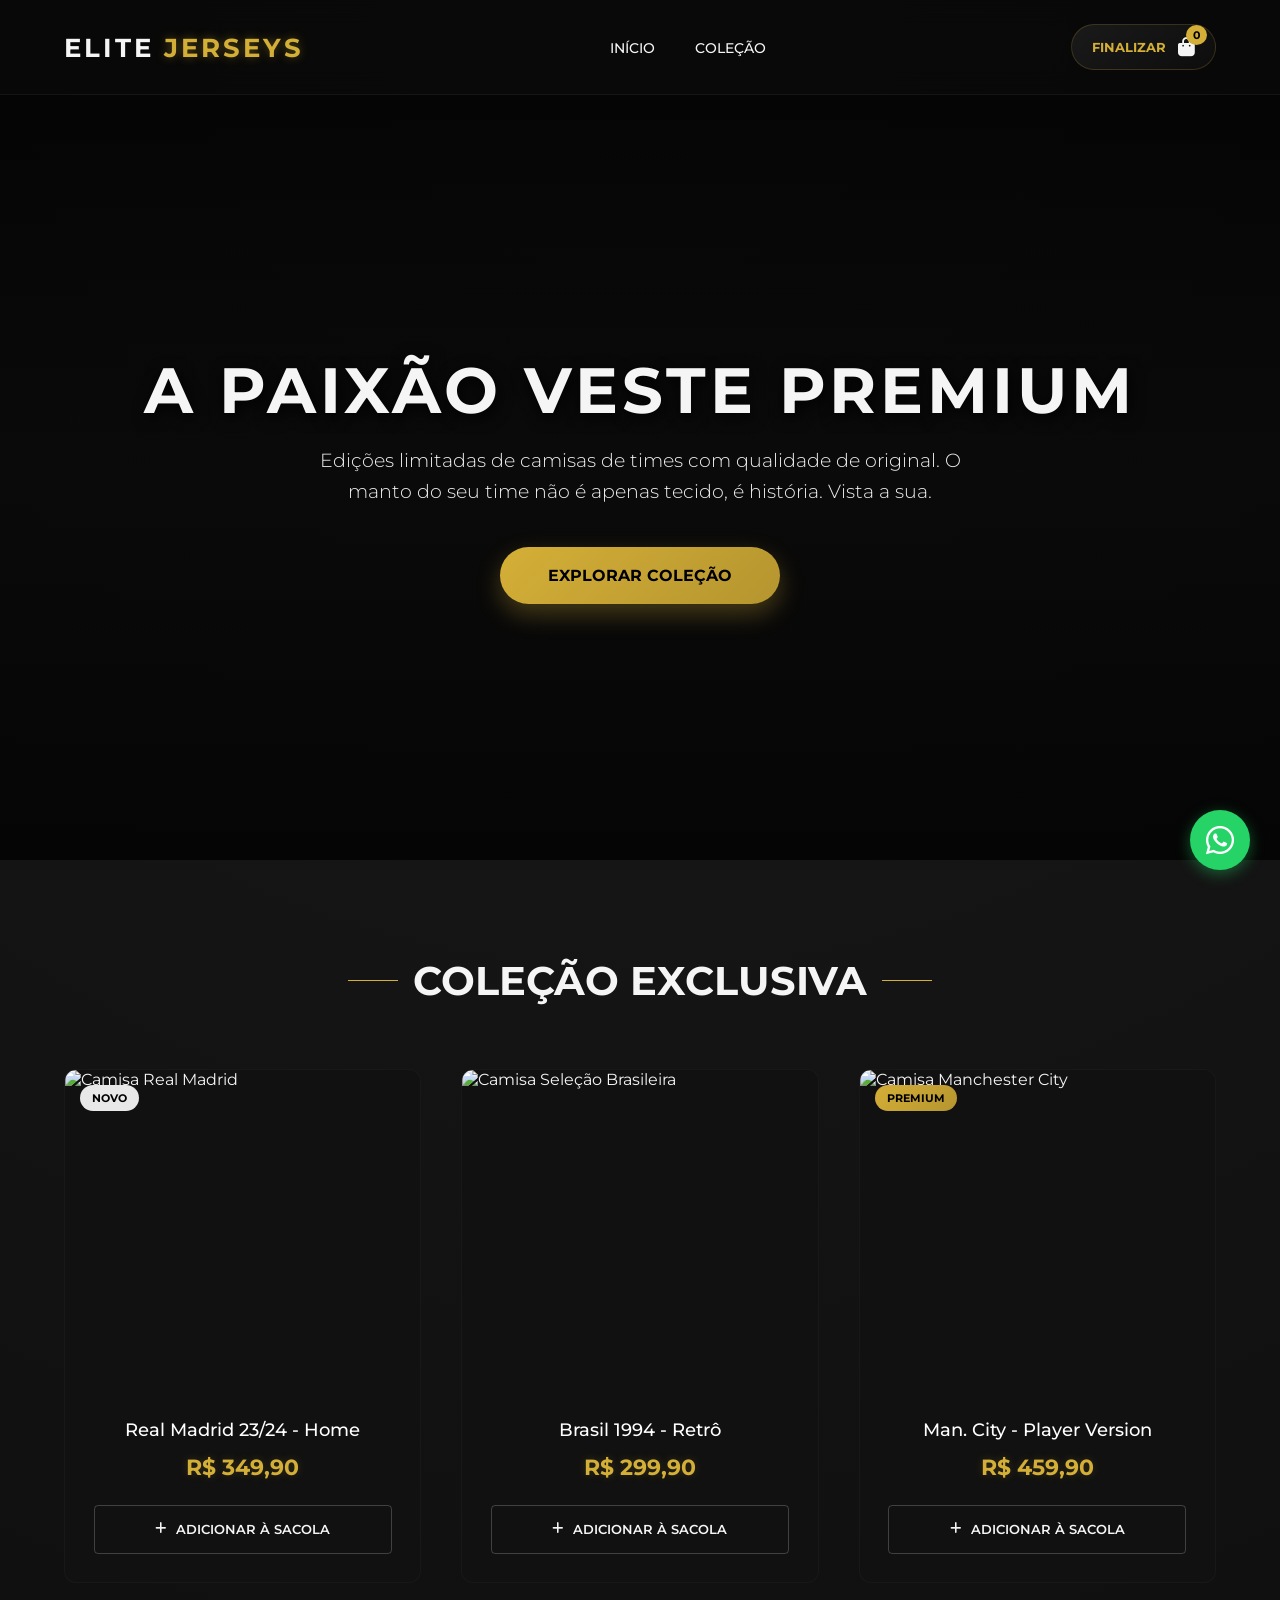
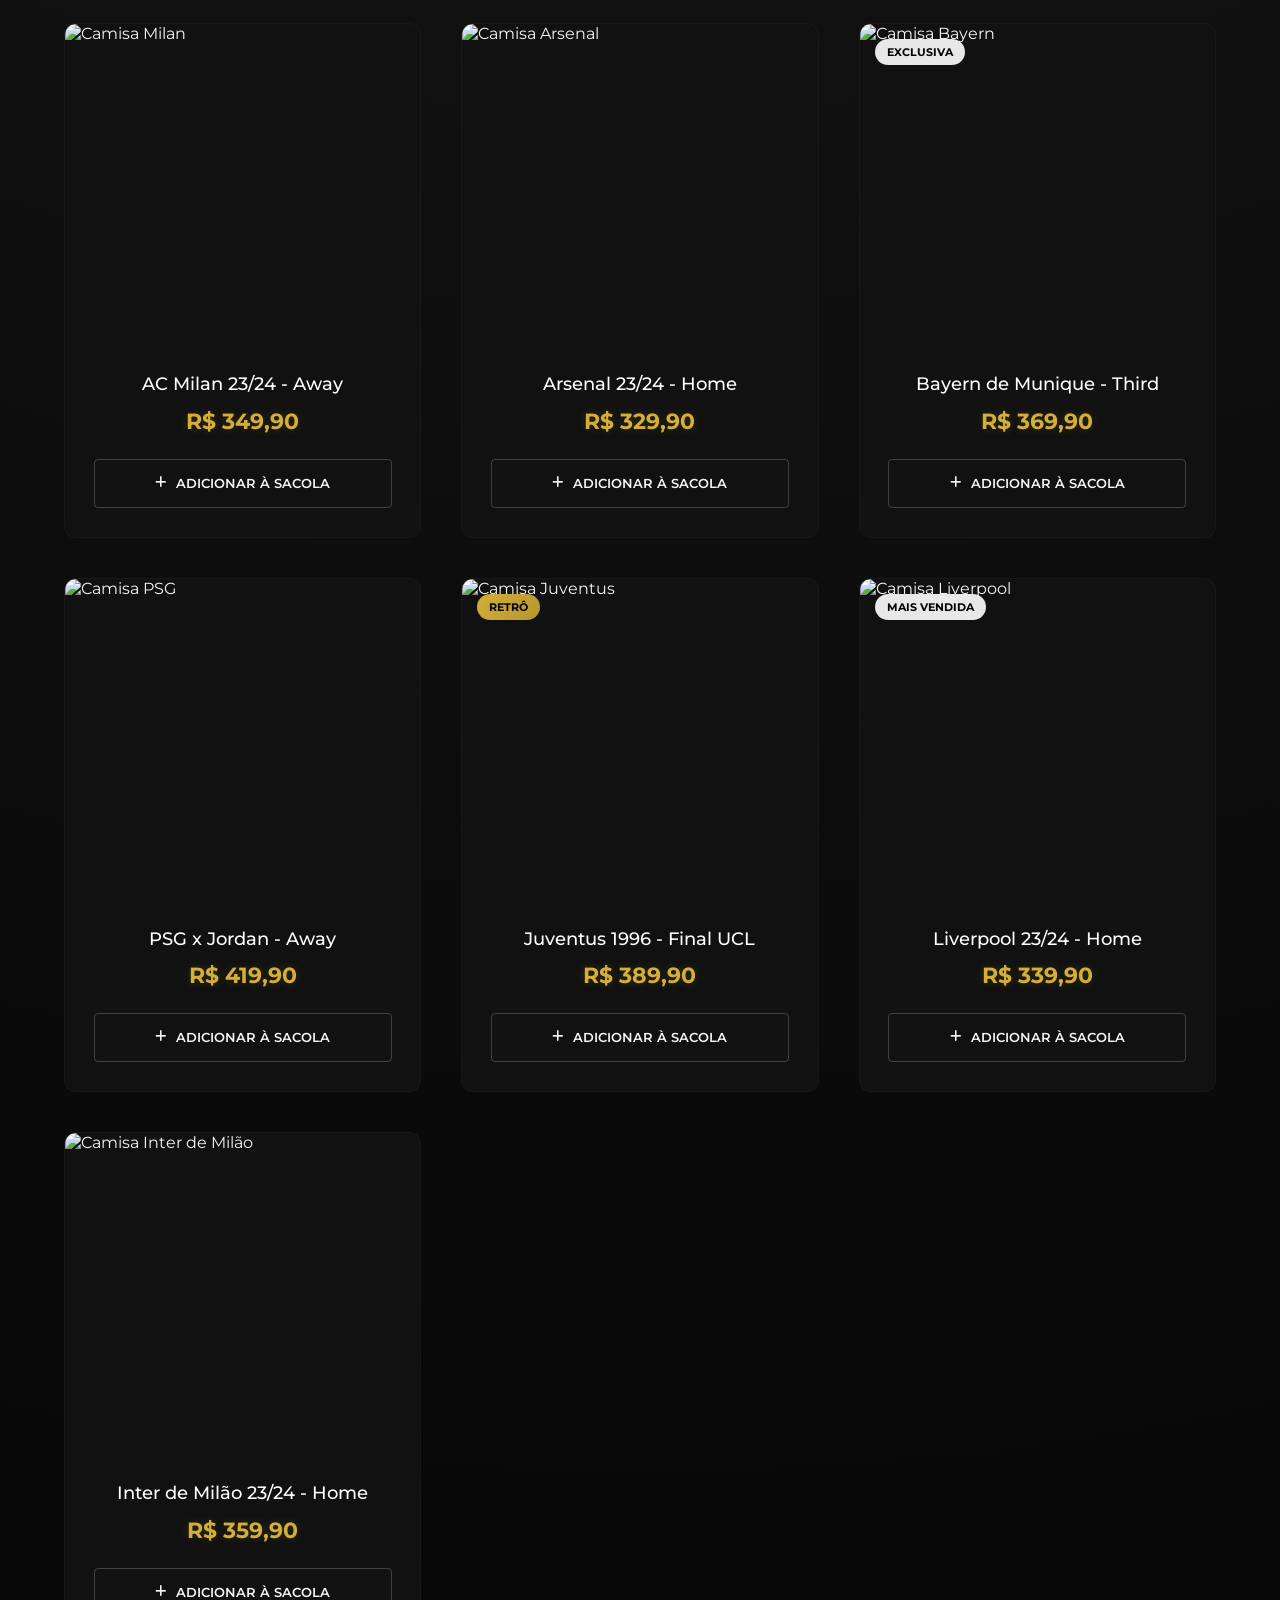
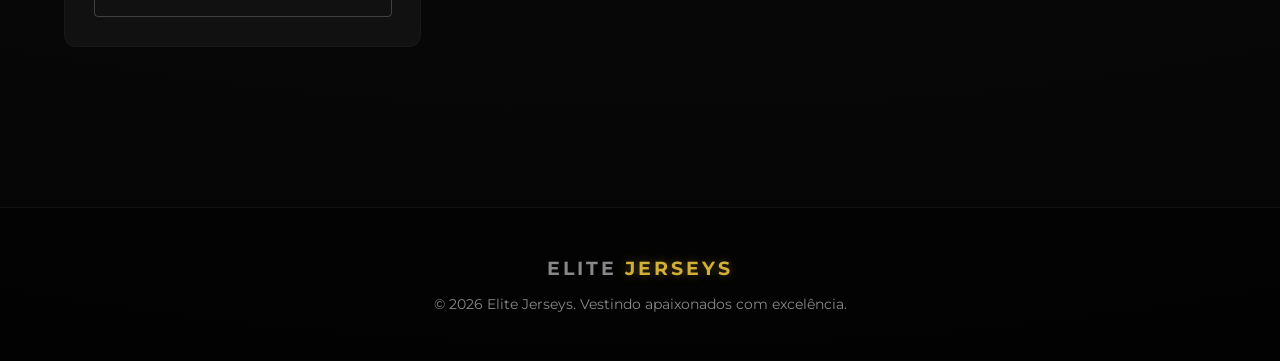
==== index.html @ 289b1247 "Add files via upload" ====
<!DOCTYPE html>
<html lang="pt-BR">
<head>
    <meta charset="UTF-8">
    <meta name="viewport" content="width=device-width, initial-scale=1.0">
    <title>Elite Jerseys | Camisas Exclusivas</title>
    
    <link href="https://fonts.googleapis.com/css2?family=Montserrat:wght@300;400;500;700&display=swap" rel="stylesheet">
    <link rel="stylesheet" href="https://cdnjs.cloudflare.com/ajax/libs/font-awesome/6.4.0/css/all.min.css">
    
    <link rel="stylesheet" href="index.css">
</head>
<body>

    <header>
        <div class="logo">ELITE <span>JERSEYS</span></div>
        <nav>
            <ul>
                <li><a href="#home">Início</a></li>
                <li><a href="#produtos">Coleção</a></li>
            </ul>
        </nav>
        
        <div class="cart-container" id="checkout-btn">
            <span class="checkout-text">Finalizar</span>
            <div class="cart-icon">
                <i class="fa-solid fa-bag-shopping"></i>
                <span class="cart-count">0</span>
            </div>
        </div>
    </header>

    <section class="hero" id="home">
        
        <div class="ball-container">
            <div class="bounce-wrapper">
                <div class="rolling-ball"></div>
            </div>
            <div class="ball-shadow"></div>
        </div>

        <div class="hero-content">
            <div class="title-wrapper">
                <h1>A Paixão Veste Premium</h1>
            </div>
            <p>Edições limitadas de camisas de times com qualidade de original. O manto do seu time não é apenas tecido, é história. Vista a sua.</p>
            <a href="#produtos" class="btn-primary">Explorar Coleção</a>
        </div>
    </section>

    <main id="produtos">
        <h2 class="section-title">Coleção Exclusiva</h2>
        
        <div class="products-grid">
            <div class="product-card">
                <div class="product-image">
                    <img src="https://images.unsplash.com/photo-1589487391730-58f20eb2c308?ixlib=rb-4.0.3&auto=format&fit=crop&w=500&q=80" alt="Camisa Real Madrid">
                    <span class="tag">Novo</span>
                </div>
                <div class="product-info">
                    <h3>Real Madrid 23/24 - Home</h3>
                    <p class="price">R$ 349,90</p>
                    <button class="add-to-cart"><i class="fa-solid fa-plus"></i> Adicionar à Sacola</button>
                </div>
            </div>

            <div class="product-card">
                <div class="product-image">
                    <img src="https://images.unsplash.com/photo-1508098682722-e99c43a406b2?ixlib=rb-4.0.3&auto=format&fit=crop&w=500&q=80" alt="Camisa Seleção Brasileira">
                </div>
                <div class="product-info">
                    <h3>Brasil 1994 - Retrô</h3>
                    <p class="price">R$ 299,90</p>
                    <button class="add-to-cart"><i class="fa-solid fa-plus"></i> Adicionar à Sacola</button>
                </div>
            </div>

            <div class="product-card">
                <div class="product-image">
                    <img src="https://images.unsplash.com/photo-1614632537190-23e4146777db?ixlib=rb-4.0.3&auto=format&fit=crop&w=500&q=80" alt="Camisa Manchester City">
                    <span class="tag tag-gold">Premium</span>
                </div>
                <div class="product-info">
                    <h3>Man. City - Player Version</h3>
                    <p class="price">R$ 459,90</p>
                    <button class="add-to-cart"><i class="fa-solid fa-plus"></i> Adicionar à Sacola</button>
                </div>
            </div>

            <div class="product-card">
                <div class="product-image">
                    <img src="https://images.unsplash.com/photo-1550882103-68d2a6c8eafb?ixlib=rb-4.0.3&auto=format&fit=crop&w=500&q=80" alt="Camisa Milan">
                </div>
                <div class="product-info">
                    <h3>AC Milan 23/24 - Away</h3>
                    <p class="price">R$ 349,90</p>
                    <button class="add-to-cart"><i class="fa-solid fa-plus"></i> Adicionar à Sacola</button>
                </div>
            </div>

            <div class="product-card">
                <div class="product-image">
                    <img src="https://images.unsplash.com/photo-1622353139363-2287fbd52a0a?ixlib=rb-4.0.3&auto=format&fit=crop&w=500&q=80" alt="Camisa Arsenal">
                </div>
                <div class="product-info">
                    <h3>Arsenal 23/24 - Home</h3>
                    <p class="price">R$ 329,90</p>
                    <button class="add-to-cart"><i class="fa-solid fa-plus"></i> Adicionar à Sacola</button>
                </div>
            </div>

            <div class="product-card">
                <div class="product-image">
                    <img src="https://images.unsplash.com/photo-1577223625816-7546f13df25d?ixlib=rb-4.0.3&auto=format&fit=crop&w=500&q=80" alt="Camisa Bayern">
                    <span class="tag">Exclusiva</span>
                </div>
                <div class="product-info">
                    <h3>Bayern de Munique - Third</h3>
                    <p class="price">R$ 369,90</p>
                    <button class="add-to-cart"><i class="fa-solid fa-plus"></i> Adicionar à Sacola</button>
                </div>
            </div>

            <div class="product-card">
                <div class="product-image">
                    <img src="https://images.unsplash.com/photo-1587329310686-91414b8e3cb7?ixlib=rb-4.0.3&auto=format&fit=crop&w=500&q=80" alt="Camisa PSG">
                </div>
                <div class="product-info">
                    <h3>PSG x Jordan - Away</h3>
                    <p class="price">R$ 419,90</p>
                    <button class="add-to-cart"><i class="fa-solid fa-plus"></i> Adicionar à Sacola</button>
                </div>
            </div>

            <div class="product-card">
                <div class="product-image">
                    <img src="https://images.unsplash.com/photo-1522778119026-d647f0596c20?ixlib=rb-4.0.3&auto=format&fit=crop&w=500&q=80" alt="Camisa Juventus">
                    <span class="tag tag-gold">Retrô</span>
                </div>
                <div class="product-info">
                    <h3>Juventus 1996 - Final UCL</h3>
                    <p class="price">R$ 389,90</p>
                    <button class="add-to-cart"><i class="fa-solid fa-plus"></i> Adicionar à Sacola</button>
                </div>
            </div>

            <div class="product-card">
                <div class="product-image">
                    <img src="https://images.unsplash.com/photo-1594470117722-de4b9a02ebed?ixlib=rb-4.0.3&auto=format&fit=crop&w=500&q=80" alt="Camisa Liverpool">
                    <span class="tag">Mais Vendida</span>
                </div>
                <div class="product-info">
                    <h3>Liverpool 23/24 - Home</h3>
                    <p class="price">R$ 339,90</p>
                    <button class="add-to-cart"><i class="fa-solid fa-plus"></i> Adicionar à Sacola</button>
                </div>
            </div>

            <div class="product-card">
                <div class="product-image">
                    <img src="https://images.unsplash.com/photo-1521412644187-c49fa049e84d?ixlib=rb-4.0.3&auto=format&fit=crop&w=500&q=80" alt="Camisa Inter de Milão">
                </div>
                <div class="product-info">
                    <h3>Inter de Milão 23/24 - Home</h3>
                    <p class="price">R$ 359,90</p>
                    <button class="add-to-cart"><i class="fa-solid fa-plus"></i> Adicionar à Sacola</button>
                </div>
            </div>
        </div>
    </main>

    <a href="https://wa.me/5516999999999?text=Olá!%20Gostaria%20de%20tirar%20uma%20dúvida%20sobre%20as%20camisas." class="whatsapp-float" target="_blank">
        <i class="fa-brands fa-whatsapp"></i>
    </a>

    <footer>
        <div class="logo" style="font-size: 1.2rem; margin-bottom: 15px;">ELITE <span>JERSEYS</span></div>
        <p>&copy; 2026 Elite Jerseys. Vestindo apaixonados com excelência.</p>
    </footer>

    <script>
        // DOMContentLoaded garante que o script só rode depois que todo o visual da página carregou
        document.addEventListener('DOMContentLoaded', () => {
            
            // 1. CAPTURAR OS ELEMENTOS HTML: Pega a bolinha, os botões e o checkout
            const cartBadge = document.querySelector('.cart-count');
            const addToCartButtons = document.querySelectorAll('.add-to-cart');
            const checkoutBtn = document.getElementById('checkout-btn');
            
            // Variável que armazena a quantidade de camisas selecionadas
            let cartItems = 0;

            // 2. FUNÇÃO: ADICIONAR AO CARRINHO
            // Para cada botão de "Adicionar à Sacola" que existe no site...
            addToCartButtons.forEach(button => {
                // ...Cria uma ação de clique para ele
                button.addEventListener('click', function() {
                    
                    // Soma +1 no nosso contador virtual e atualiza a bolinha vermelha
                    cartItems++;
                    cartBadge.textContent = cartItems;

                    // Guarda o texto antigo para podermos devolver depois
                    const originalHTML = this.innerHTML;
                    
                    // Muda o visual do botão temporariamente para dar "Feedback" ao usuário de que deu certo
                    this.innerHTML = '<i class="fa-solid fa-check"></i> Na Sacola';
                    this.style.backgroundColor = '#D4AF37'; 
                    this.style.color = '#000';
                    this.style.borderColor = '#D4AF37';
                    this.style.boxShadow = '0 0 20px rgba(212, 175, 55, 0.4)';

                    // Faz a bolinha do carrinho lá em cima dar um "Pulinho"
                    cartBadge.style.transform = 'scale(1.5)';
                    setTimeout(() => {
                        cartBadge.style.transform = 'scale(1)';
                    }, 200);

                    // Usa um temporizador (setTimeout) para devolver o botão ao estado normal após 2 segundos
                    setTimeout(() => {
                        this.innerHTML = originalHTML;
                        this.style.backgroundColor = 'transparent';
                        this.style.color = '#f5f5f5';
                        this.style.borderColor = 'rgba(255, 255, 255, 0.2)';
                        this.style.boxShadow = 'none';
                    }, 2000);
                });
            });

            // 3. FUNÇÃO: FINALIZAR COMPRA (CHECKOUT WHATSAPP)
            // Quando alguém clica no botão "Finalizar" no cabeçalho...
            checkoutBtn.addEventListener('click', () => {
                
                // Trava a ação se a pessoa não adicionou nada
                if(cartItems === 0) {
                    alert("Sua sacola de luxo está vazia! Adicione o seu manto antes de finalizar.");
                    return;
                }

                // -> ATENÇÃO: COLOQUE SEU NÚMERO AQUI (DDD + NÚMERO SEM ESPAÇOS OU TRAÇOS)
                const numeroWhatsApp = "5516999999999"; 
                
                // Monta a mensagem automática pegando a variável de quantos itens ele selecionou
                const mensagem = `Olá, equipe Elite Jerseys! Vim pelo site. Separei ${cartItems} manto(s) premium na minha sacola e gostaria de finalizar meu pedido.`;
                
                // Cria o link seguro do WhatsApp e abre em uma nova janela
                const url = `https://wa.me/${numeroWhatsApp}?text=${encodeURIComponent(mensagem)}`;
                window.open(url, '_blank');
            });

            // 4. FUNÇÃO: ANIMAÇÃO DE ROLAGEM (SCROLL REVEAL)
            // Configuração: só ativa a animação quando aparecer pelo menos 10% do card na tela
            const observerOptions = {
                threshold: 0.1,
                rootMargin: "0px 0px -50px 0px"
            };

            // Cria o "Olheiro" que vai vigiar quando a pessoa desce a página
            const observer = new IntersectionObserver((entries) => {
                entries.forEach(entry => {
                    if (entry.isIntersecting) {
                        // Quando o cartão aparece na tela, adiciona a classe CSS .show (que faz ele deslizar para cima)
                        entry.target.classList.add('show');
                        // Para de vigiar esse card depois que ele já apareceu
                        observer.unobserve(entry.target);
                    }
                });
            }, observerOptions);

            // Manda o "Olheiro" vigiar TODOS os cartões de produtos
            document.querySelectorAll('.product-card').forEach(card => {
                observer.observe(card);
            });
        });
    </script>
</body>
</html>
---- index.css ----
/* ================== VARIÁVEIS GERAIS ================== */
/* A raiz do documento: Salva cores em variáveis para facilitar a mudança depois */
:root {
    --bg-dark: #050505;          /* Fundo quase preto do site */
    --card-bg: #111111;          /* Fundo um pouco mais claro para os cartões */
    --gold: #D4AF37;             /* Dourado premium principal */
    --gold-hover: #F3E5AB;       /* Dourado claro para quando o mouse passar por cima */
    --gold-glow: rgba(212, 175, 55, 0.4); /* Efeito de brilho/sombra dourada */
    --text-light: #f5f5f5;       /* Cor do texto principal (branco gelo) */
    --text-muted: #888888;       /* Cor secundária (cinza) para rodapé */
    --whatsapp-green: #25d366;   /* Cor oficial do WhatsApp */
}

/* O seletor '*' reseta os padrões do navegador para todos os elementos */
* {
    margin: 0;                   /* Tira margens externas padrão */
    padding: 0;                  /* Tira margens internas padrão */
    box-sizing: border-box;      /* Impede que bordas aumentem o tamanho total do elemento */
}

/* Configuração do fundo da página inteira */
body {
    font-family: 'Montserrat', sans-serif; /* Aplica a fonte elegante */
    background: radial-gradient(circle at top center, #1a1a1a 0%, var(--bg-dark) 100%); /* Fundo com luz central */
    color: var(--text-light);    /* Define a cor de todo o texto */
    scroll-behavior: smooth;     /* Faz a página rolar suavemente ao clicar no menu */
    overflow-x: hidden;          /* Impede barra de rolagem horizontal (evita quebrar o layout) */
}

/* ================== CABEÇALHO (MENU) ================== */
header {
    display: flex;               /* Alinha logo, menu e carrinho lado a lado */
    justify-content: space-between; /* Joga os elementos para as bordas */
    align-items: center;         /* Centraliza verticalmente */
    padding: 1.5rem 5%;          /* Dá respiro (espaçamento) interno */
    background-color: rgba(5, 5, 5, 0.75); /* Fundo preto levemente transparente */
    backdrop-filter: blur(12px); /* Cria o efeito de "vidro embaçado" */
    position: sticky;            /* Faz o menu grudar no topo da tela ao rolar */
    top: 0;                      /* Fixa exatamente no pixel zero do topo */
    z-index: 100;                /* Garante que o menu fique por cima de todas as imagens */
    border-bottom: 1px solid rgba(255, 255, 255, 0.05); /* Linha sutil separando o menu do site */
}

.logo {
    font-size: 1.6rem;
    font-weight: 700;
    letter-spacing: 3px;         /* Afasta as letras da palavra ELITE */
}

.logo span {
    color: var(--gold);          /* Pinta a palavra JERSEYS de dourado */
    text-shadow: 0 0 10px var(--gold-glow); /* Coloca um brilho na logo */
}

nav ul {
    display: flex;               /* Coloca os links do menu lado a lado */
    list-style: none;            /* Tira as "bolinhas" padrão de listas */
    gap: 2.5rem;                 /* Espaço entre um link e outro */
}

nav a {
    color: var(--text-light);
    text-decoration: none;       /* Tira o sublinhado dos links */
    font-size: 0.85rem;
    font-weight: 500;
    text-transform: uppercase;   /* Deixa tudo em CAIXA ALTA */
    position: relative;          /* Necessário para a animação da linha amarela abaixo */
    transition: color 0.3s;
}

/* Cria a linha que aparece embaixo do link ao passar o mouse */
nav a::after {
    content: '';
    position: absolute;
    width: 0;                    /* Começa com largura zero (invisível) */
    height: 2px;
    bottom: -5px;
    left: 0;
    background-color: var(--gold);
    transition: width 0.3s ease; /* Anima a largura crescendo */
}

nav a:hover { color: var(--gold); } /* Pinta o texto de dourado no hover */
nav a:hover::after { width: 100%; } /* Faz a linha crescer até 100% no hover */

/* ================== CARRINHO DE COMPRAS ================== */
.cart-container {
    display: flex;
    align-items: center;
    gap: 12px;
    cursor: pointer;             /* Mouse vira "mãozinha" */
    padding: 10px 20px;
    border-radius: 30px;         /* Arredonda as pontas parecendo um botão */
    background: linear-gradient(145deg, #1a1a1a, #0d0d0d); /* Cor metálica escura */
    border: 1px solid rgba(212, 175, 55, 0.2);
    transition: all 0.3s ease;
}

.cart-container:hover {
    border-color: var(--gold);   /* Acende a borda dourada */
    box-shadow: 0 0 20px var(--gold-glow); /* Acende o brilho externo */
    transform: translateY(-2px); /* Pula um pouquinho pra cima */
}

.cart-container span.checkout-text {
    font-size: 0.8rem;
    font-weight: 700;
    text-transform: uppercase;
    color: var(--gold);
}

.cart-icon { position: relative; font-size: 1.2rem; }

/* Bolinha com o número de itens na sacola */
.cart-count {
    position: absolute;
    top: -10px;
    right: -12px;
    background-color: var(--gold);
    color: #000;                 /* Número preto pra dar contraste */
    font-size: 0.7rem;
    font-weight: 700;
    padding: 3px 7px;
    border-radius: 50%;          /* Círculo perfeito */
    transition: transform 0.3s cubic-bezier(0.175, 0.885, 0.32, 1.275); /* Animação de pulo elástico */
}

/* ================== BANNER (HERO) E BOLA ANIMADA ================== */
.hero {
    height: 85vh;                /* Ocupa 85% da altura da tela */
    background: linear-gradient(to bottom, rgba(0,0,0,0.8) 0%, rgba(5,5,5,0.7) 50%, var(--bg-dark) 100%), 
                url('https://images.unsplash.com/photo-1606214174341-38379f64a78c?q=80&w=1920&auto=format&fit=crop') center/cover fixed; /* Imagem fixa no fundo (Parallax) */
    display: flex;
    align-items: center;
    justify-content: center;
    text-align: center;
    position: relative;
    overflow: hidden;            /* Esconde a bola quando ela sai da tela */
}

/* Caixa que controla o movimento da bola da esquerda pra direita */
.ball-container {
    position: absolute;
    bottom: 20%;                 /* Altura no chão */
    left: -200px;                /* Começa fora da tela na esquerda */
    z-index: 1;                  /* Fica atrás dos textos do banner */
    animation: moveAcross 12s linear infinite; /* Animação de cruzar a tela */
}

/* Caixa que controla o "quicar" da bola */
.bounce-wrapper {
    animation: bounceBall 0.5s infinite alternate ease-in; 
}

/* A bola em si */
.rolling-ball {
    width: 150px; 
    height: 150px;
    background: url('https://upload.wikimedia.org/wikipedia/commons/d/d3/Soccerball.svg') center/cover no-repeat; /* Textura real */
    border-radius: 50%;
    filter: sepia(1) saturate(5) hue-rotate(5deg) brightness(0.8) drop-shadow(0 0 25px rgba(212, 175, 55, 0.7)); /* Deixa dourada e brilhante */
    opacity: 0.9;
    animation: spinBall 12s linear infinite; /* Faz ela girar */
}

/* Sombra da bola no chão */
.ball-shadow {
    width: 100px;
    height: 15px;
    background: rgba(0, 0, 0, 0.9);
    border-radius: 50%;
    margin: 10px auto 0 auto;
    filter: blur(5px);           /* Desfoca pra parecer sombra */
    animation: shadowPulse 0.5s infinite alternate ease-in; /* Sombra aumenta e diminui */
}

/* Animações (Keyframes) da Física da Bola */
@keyframes moveAcross { 0% { left: -250px; } 100% { left: 110vw; } }
@keyframes spinBall { 0% { transform: rotate(0deg); } 100% { transform: rotate(1080deg); } }
@keyframes bounceBall { 0% { transform: translateY(-40px); animation-timing-function: ease-in; } 100% { transform: translateY(0); animation-timing-function: ease-out; } }
@keyframes shadowPulse { 0% { transform: scale(0.6); opacity: 0.3; } 100% { transform: scale(1); opacity: 0.8; } }

/* Textos do Banner */
.hero-content {
    animation: fadeInUp 1s ease-out forwards; /* Texto sobe suavemente ao carregar o site */
    opacity: 0;
    transform: translateY(30px);
    position: relative;
    z-index: 2;                  /* Fica na frente da bola */
}

.title-wrapper { position: relative; z-index: 3; }

@keyframes fadeInUp { to { opacity: 1; transform: translateY(0); } }

.hero-content h1 {
    font-size: 4rem;
    margin-bottom: 1rem;
    text-transform: uppercase;
    letter-spacing: 4px;
    text-shadow: 2px 4px 15px rgba(0,0,0,0.9); /* Sombra pesada pra dar leitura */
}

.hero-content p {
    font-size: 1.2rem;
    color: #eee;
    margin-bottom: 2.5rem;
    max-width: 650px;
    margin-inline: auto;         /* Centraliza o texto */
    font-weight: 300;
    line-height: 1.6;
}

/* Botão Explorar */
.btn-primary {
    background: linear-gradient(135deg, var(--gold), #b5952f);
    color: #000;
    padding: 1.2rem 3rem;
    text-decoration: none;
    font-weight: 700;
    text-transform: uppercase;
    border-radius: 50px;
    transition: all 0.4s ease;
    display: inline-block;
    box-shadow: 0 10px 25px rgba(212, 175, 55, 0.3);
    border: none;
}

.btn-primary:hover {
    background: linear-gradient(135deg, var(--gold-hover), var(--gold));
    transform: translateY(-4px) scale(1.02); /* Cresce e pula no hover */
    box-shadow: 0 15px 35px rgba(212, 175, 55, 0.5);
}

/* ================== PRODUTOS (Vitrine) ================== */
main {
    padding: 6rem 5%;
    max-width: 1400px;           /* Limita largura máxima em monitores gigantes */
    margin: 0 auto;
}

/* Título "Coleção Exclusiva" com linhas laterais */
.section-title {
    text-align: center;
    font-size: 2.5rem;
    margin-bottom: 4rem;
    text-transform: uppercase;
    display: flex;
    align-items: center;
    justify-content: center;
    gap: 15px;
}

.section-title::before, .section-title::after {
    content: '';
    height: 1px;
    width: 50px;
    background-color: var(--gold);
    display: block;
}

/* Grid Responsivo das camisas */
.products-grid {
    display: grid;
    grid-template-columns: repeat(auto-fit, minmax(260px, 1fr)); /* Adapta sozinho pra celular ou PC */
    gap: 2.5rem;
}

/* Cartão individual da camisa */
.product-card {
    background-color: var(--card-bg);
    border-radius: 12px;
    overflow: hidden;            /* Corta as pontas da foto que sobrarem */
    transition: all 0.4s cubic-bezier(0.175, 0.885, 0.32, 1.275);
    border: 1px solid rgba(255, 255, 255, 0.03);
    
    /* Prepara para a animação do JavaScript */
    opacity: 0;
    transform: translateY(40px);
}

.product-card.show {
    opacity: 1;                  /* JavaScript coloca esta classe para mostrar o card */
    transform: translateY(0);
}

.product-card:hover {
    transform: translateY(-12px); /* Levanta o card */
    box-shadow: 0 15px 30px rgba(0,0,0,0.8), 0 0 15px rgba(212, 175, 55, 0.2);
    border-color: rgba(212, 175, 55, 0.3);
}

/* Área da foto do produto */
.product-image {
    position: relative;
    height: 320px;
    overflow: hidden;
}

.product-image img {
    width: 100%;
    height: 100%;
    object-fit: cover;           /* Faz a foto preencher todo o espaço sem deformar */
    transition: transform 0.7s ease;
}

.product-card:hover .product-image img { transform: scale(1.1); /* Dá um zoom na foto ao passar o mouse */ }

/* Etiqueta na foto (Ex: NOVO, PREMIUM) */
.tag {
    position: absolute;
    top: 15px;
    left: 15px;
    background-color: rgba(255,255,255,0.9);
    color: #000;
    padding: 6px 12px;
    font-size: 0.7rem;
    font-weight: 700;
    text-transform: uppercase;
    border-radius: 20px;
    z-index: 2;
}

.tag-gold { background: linear-gradient(135deg, var(--gold), #b5952f); }

/* Informações do produto */
.product-info { padding: 1.8rem; text-align: center; }
.product-info h3 { font-size: 1.1rem; margin-bottom: 0.8rem; font-weight: 500; color: #fff; }
.price { color: var(--gold); font-size: 1.4rem; font-weight: 700; margin-bottom: 1.5rem; text-shadow: 0 0 10px rgba(212, 175, 55, 0.2); }

/* Botão de adicionar ao carrinho */
.add-to-cart {
    width: 100%;
    padding: 1rem;
    background-color: transparent;
    color: var(--text-light);
    border: 1px solid rgba(255, 255, 255, 0.2);
    cursor: pointer;
    font-family: 'Montserrat', sans-serif;
    font-weight: 600;
    text-transform: uppercase;
    font-size: 0.8rem;
    border-radius: 4px;
    transition: all 0.3s ease;
    display: flex;
    align-items: center;
    justify-content: center;
    gap: 10px;
}

.add-to-cart:hover {
    background-color: var(--gold);
    border-color: var(--gold);
    color: #000;
    box-shadow: 0 5px 15px rgba(212, 175, 55, 0.4);
}

/* ================== WHATSAPP FLUTUANTE ================== */
.whatsapp-float {
    position: fixed;
    width: 60px;
    height: 60px;
    bottom: 30px;
    right: 30px;
    background-color: var(--whatsapp-green);
    color: #FFF;
    border-radius: 50px;
    text-align: center;
    font-size: 32px;
    box-shadow: 0px 4px 15px rgba(37, 211, 102, 0.4);
    z-index: 1000;               /* Fica sempre por cima de tudo */
    display: flex;
    align-items: center;
    justify-content: center;
    text-decoration: none;
    transition: all 0.3s ease;
    animation: pulse-green 2s infinite; /* Efeito de batida de coração verde */
}

@keyframes pulse-green {
    0% { box-shadow: 0 0 0 0 rgba(37, 211, 102, 0.7); }
    70% { box-shadow: 0 0 0 15px rgba(37, 211, 102, 0); }
    100% { box-shadow: 0 0 0 0 rgba(37, 211, 102, 0); }
}

.whatsapp-float:hover {
    transform: scale(1.1) rotate(-10deg); /* Balança ao passar o mouse */
    color: #FFF;
    background-color: #20b858;
    animation: none;             /* Para o pulso ao passar o mouse */
}

/* ================== RODAPÉ ================== */
footer {
    text-align: center;
    padding: 3rem 2rem;
    border-top: 1px solid rgba(255,255,255,0.05);
    background-color: rgba(0,0,0,0.5);
    color: var(--text-muted);
    font-size: 0.9rem;
    margin-top: 4rem;
}
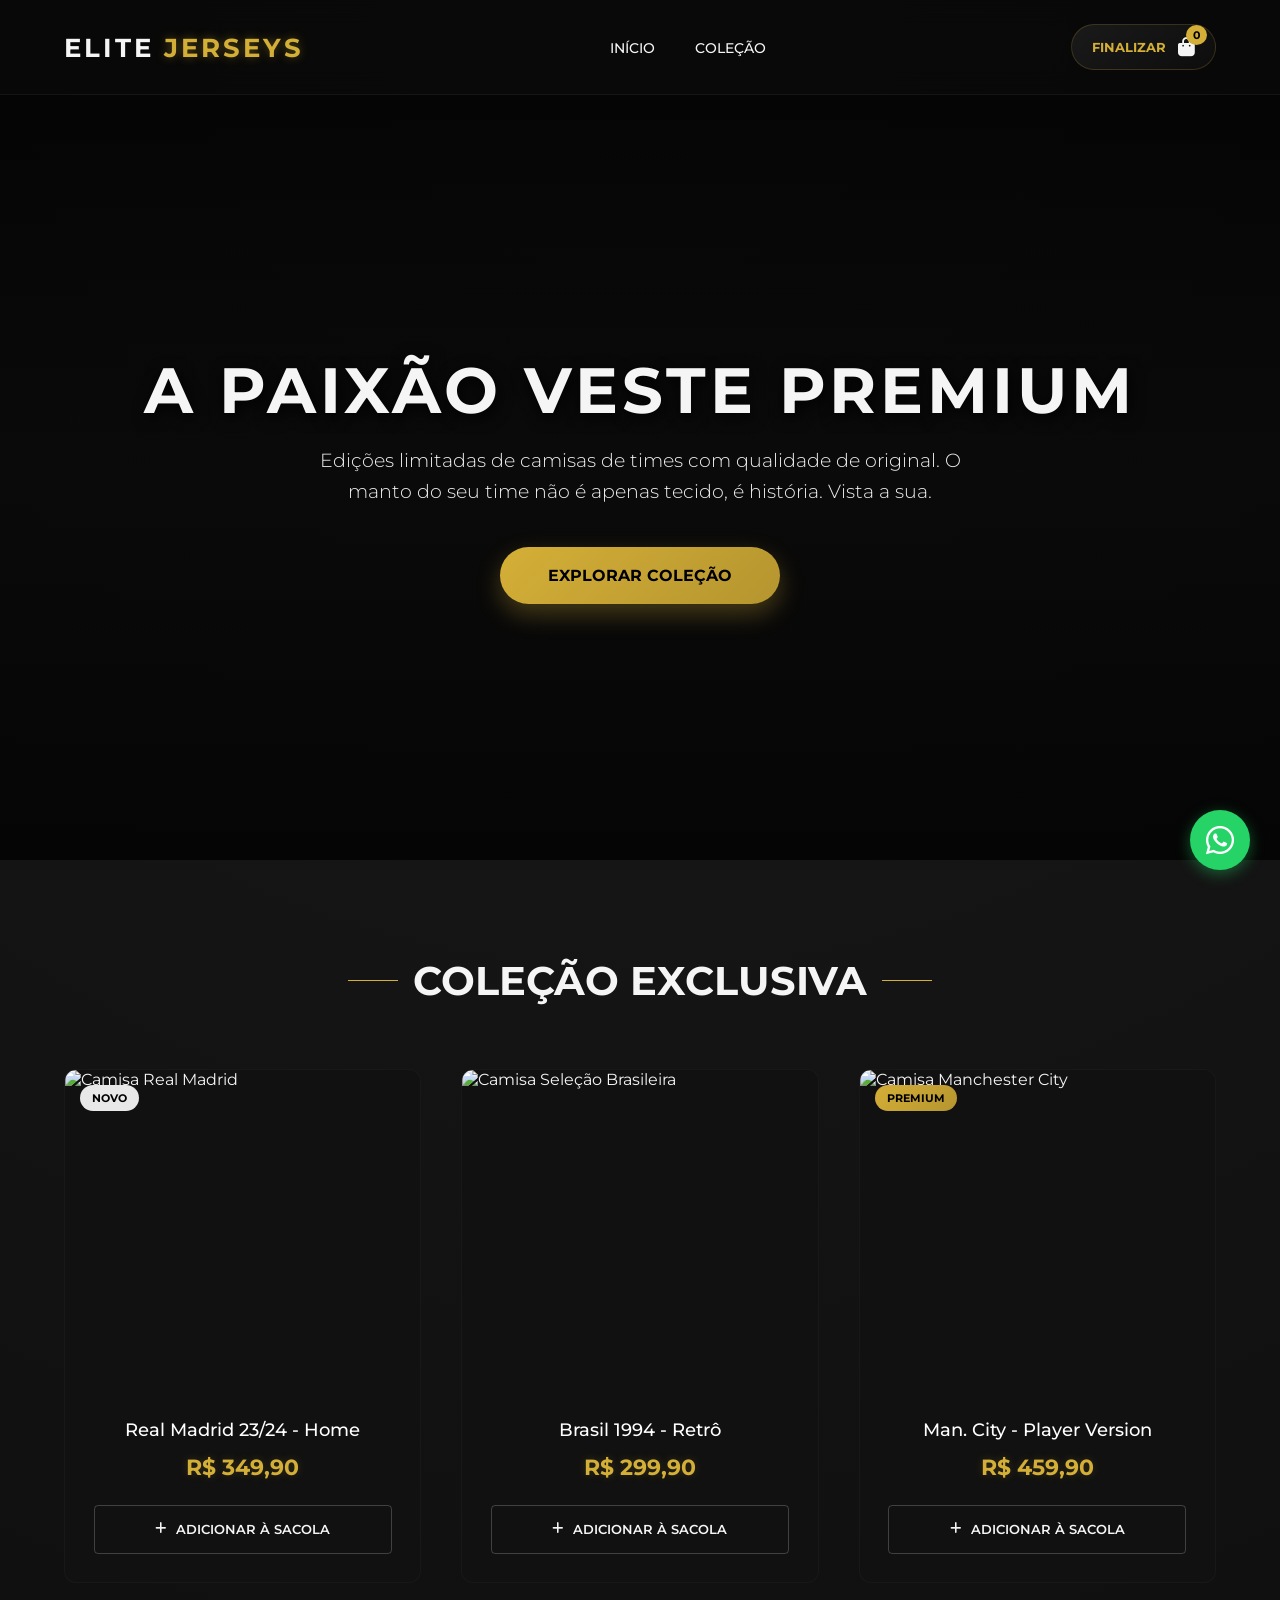
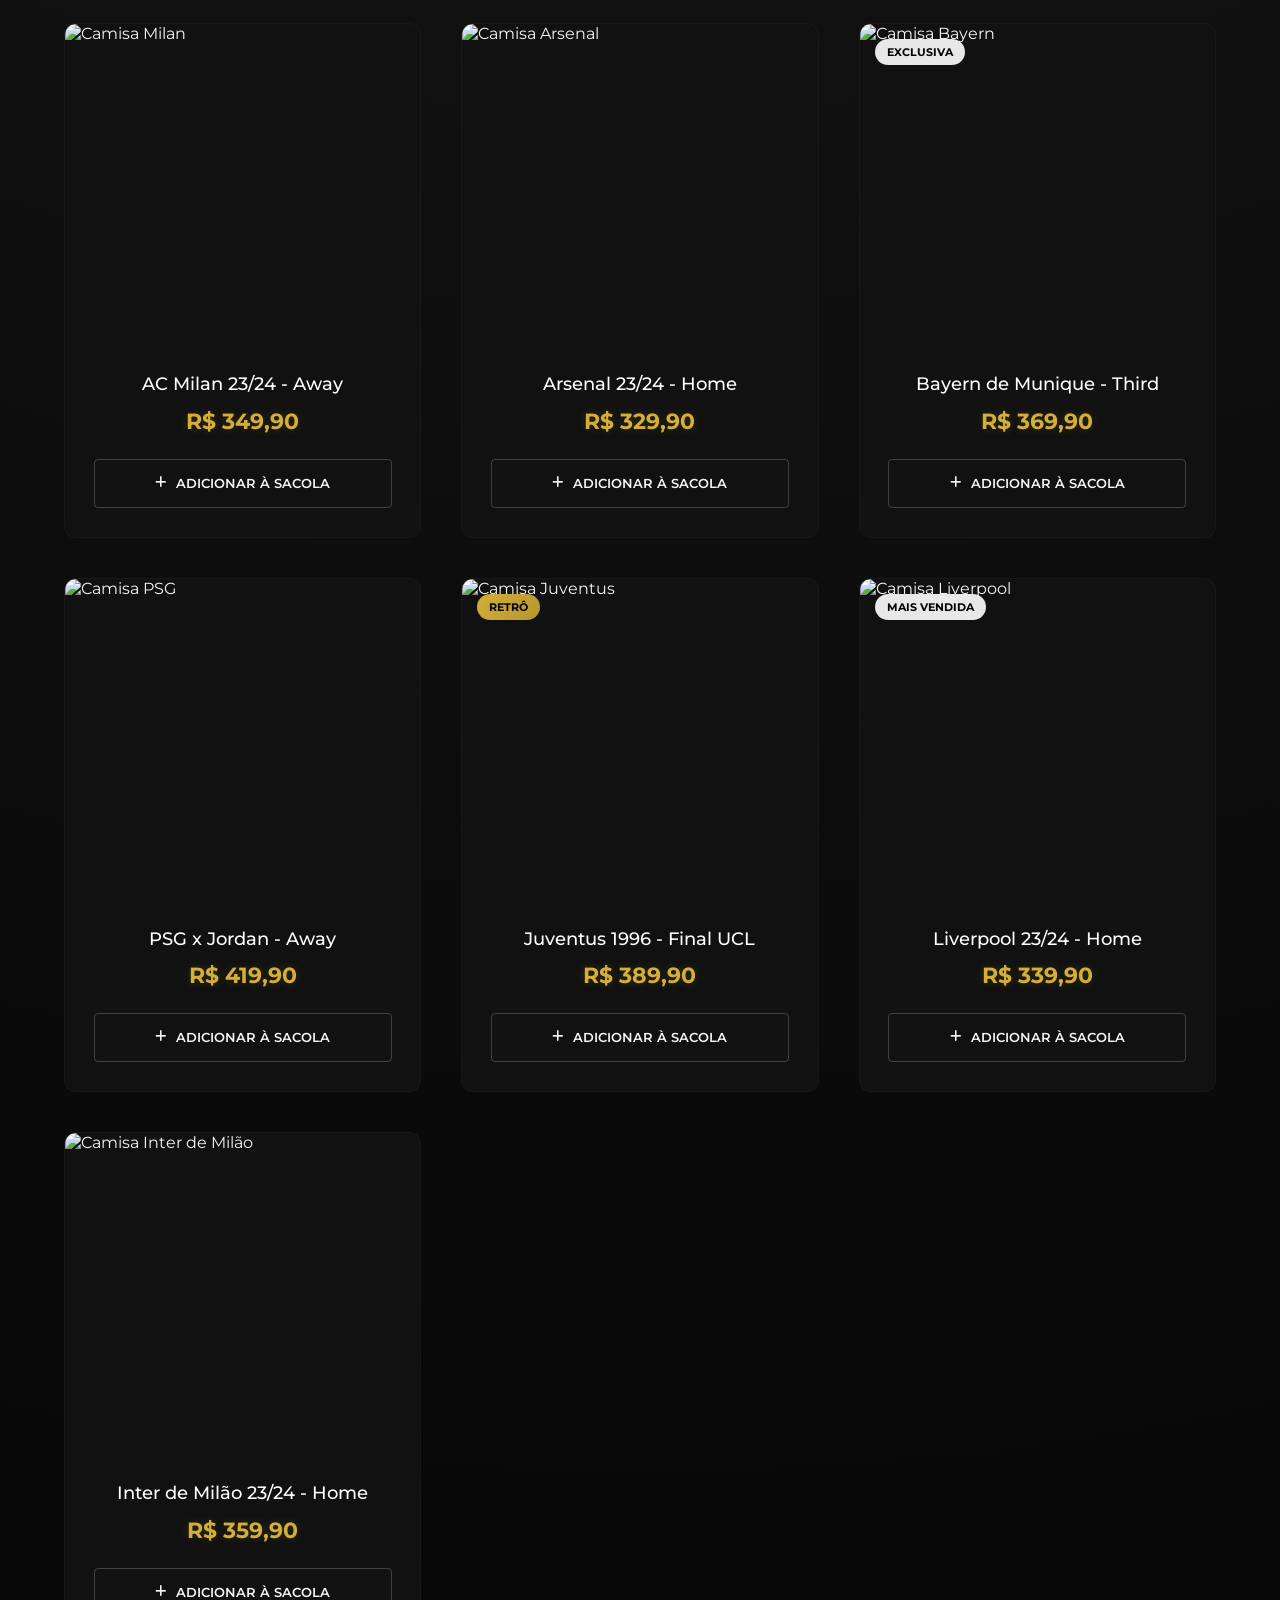
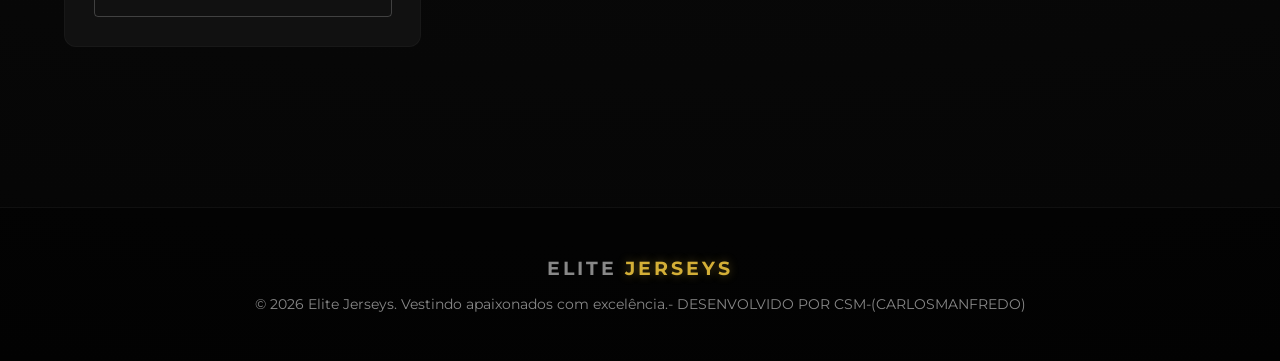
==== commit d95eeeba: "Update index.html" ====
--- a/index.html
+++ b/index.html
@@ -175,7 +175,7 @@
 
     <footer>
         <div class="logo" style="font-size: 1.2rem; margin-bottom: 15px;">ELITE <span>JERSEYS</span></div>
-        <p>&copy; 2026 Elite Jerseys. Vestindo apaixonados com excelência.</p>
+        <p>&copy; 2026 Elite Jerseys. Vestindo apaixonados com excelência.- DESENVOLVIDO POR CSM-(CARLOSMANFREDO)</p>
     </footer>
 
     <script>
@@ -274,4 +274,4 @@
         });
     </script>
 </body>
-</html>+</html>
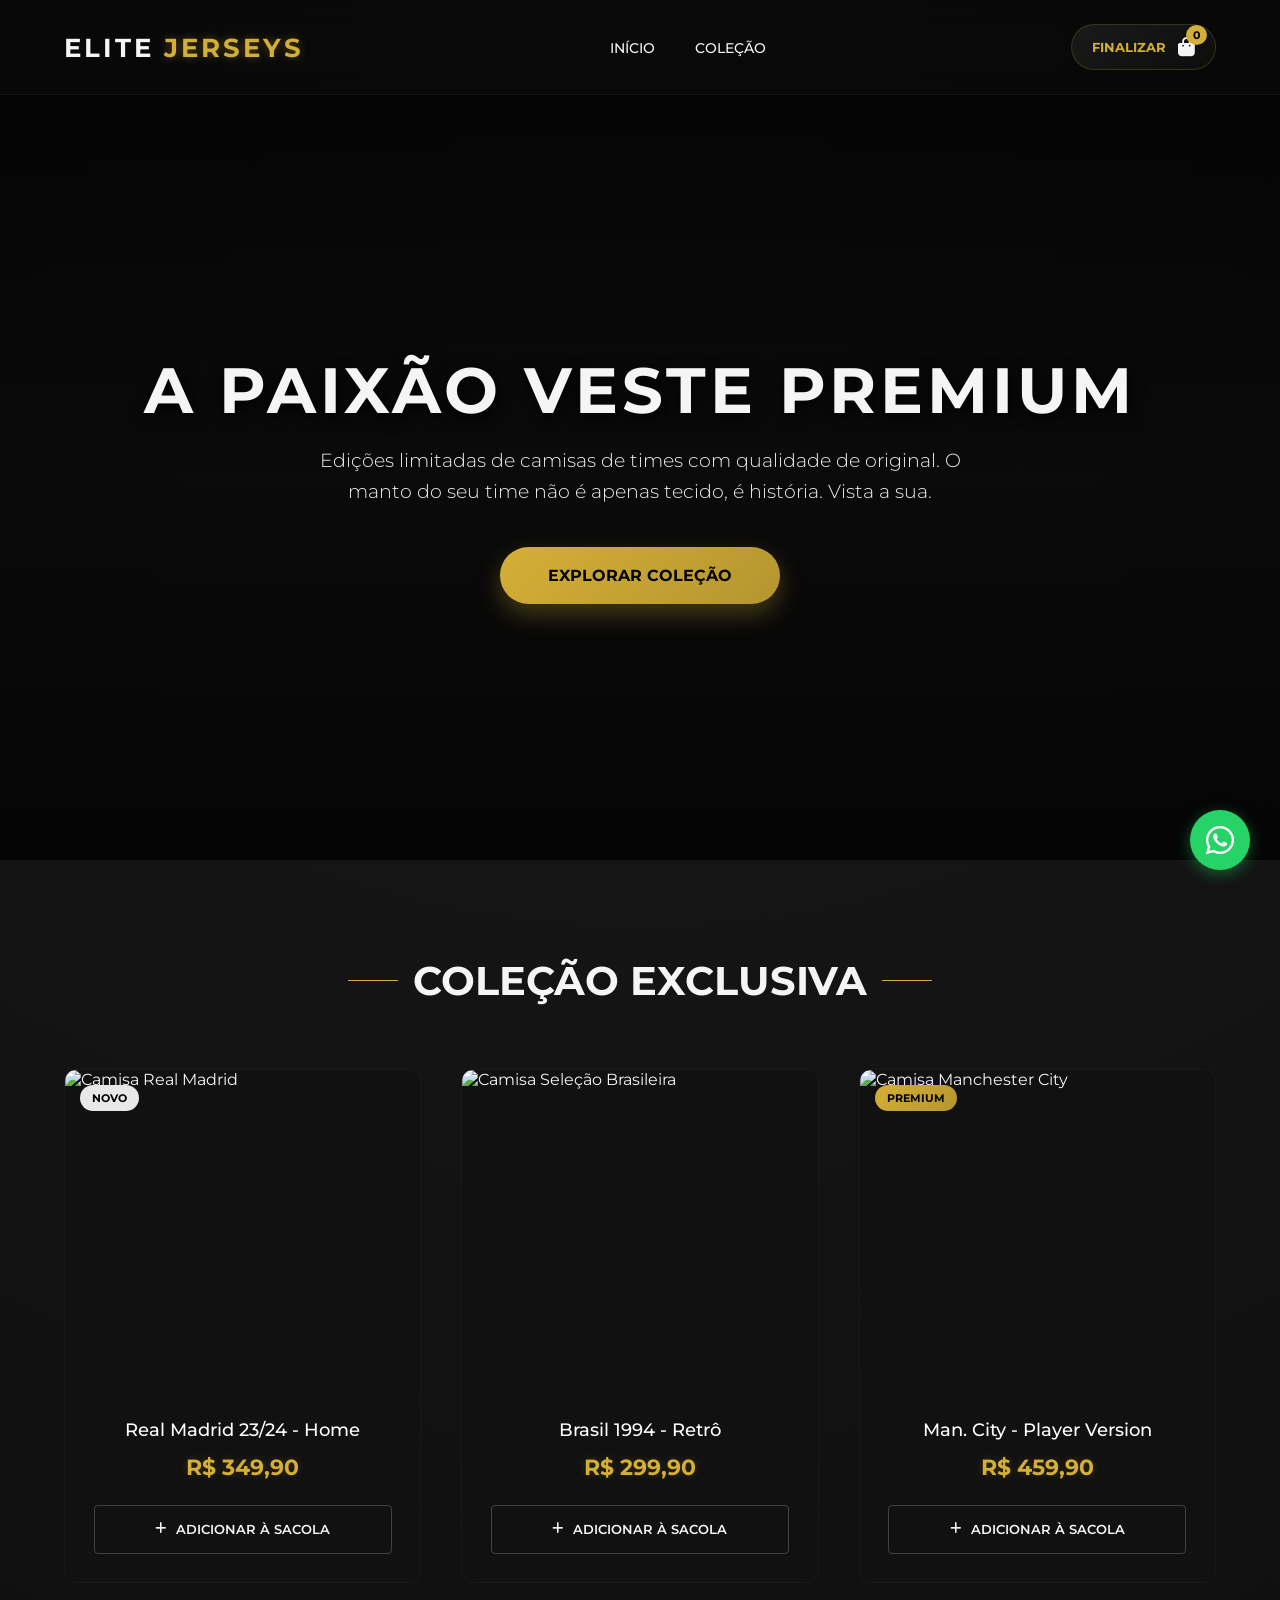
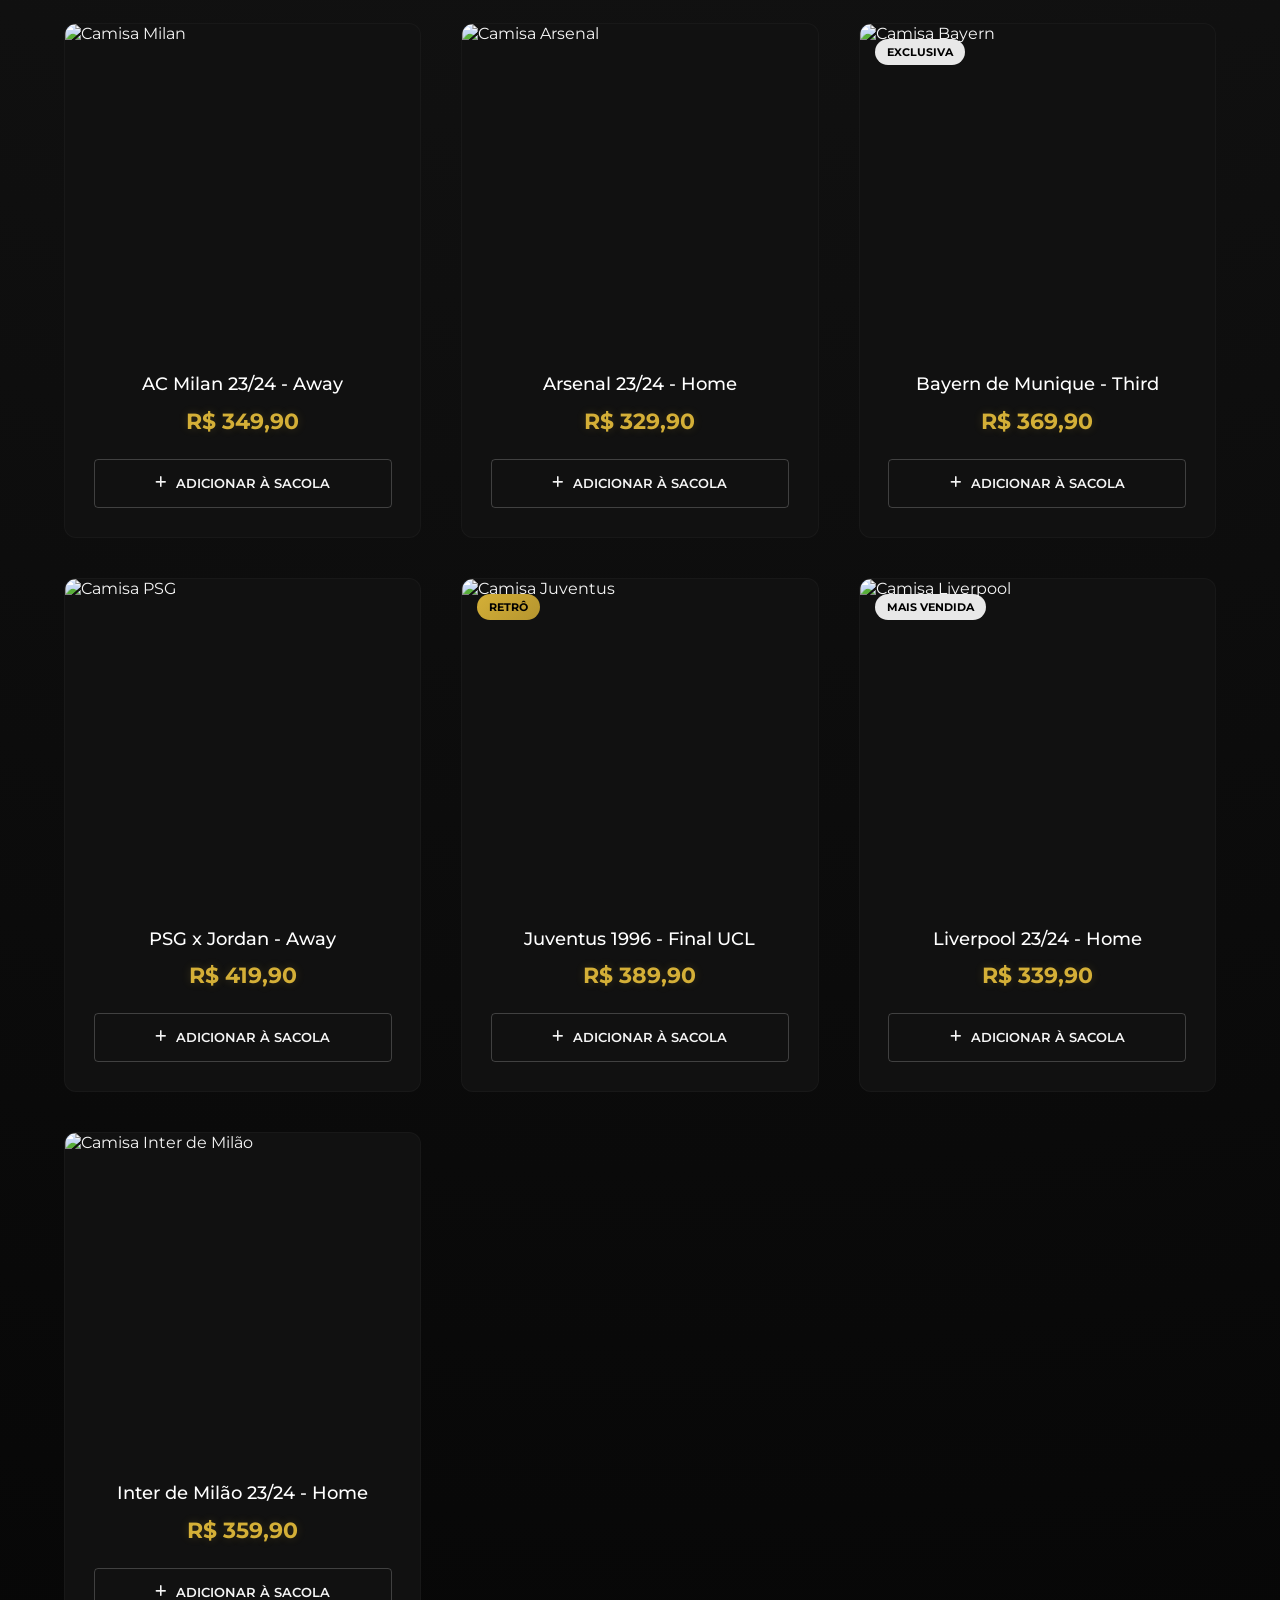
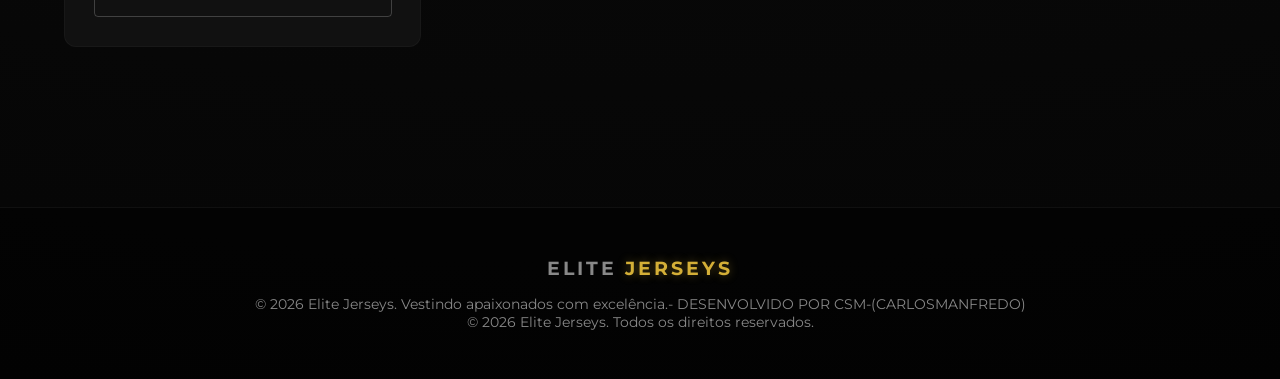
==== commit 933e4fef: "Update index.html" ====
--- a/index.html
+++ b/index.html
@@ -176,6 +176,7 @@
     <footer>
         <div class="logo" style="font-size: 1.2rem; margin-bottom: 15px;">ELITE <span>JERSEYS</span></div>
         <p>&copy; 2026 Elite Jerseys. Vestindo apaixonados com excelência.- DESENVOLVIDO POR CSM-(CARLOSMANFREDO)</p>
+        <p>&copy; 2026 Elite Jerseys. Todos os direitos reservados.</p>
     </footer>
 
     <script>
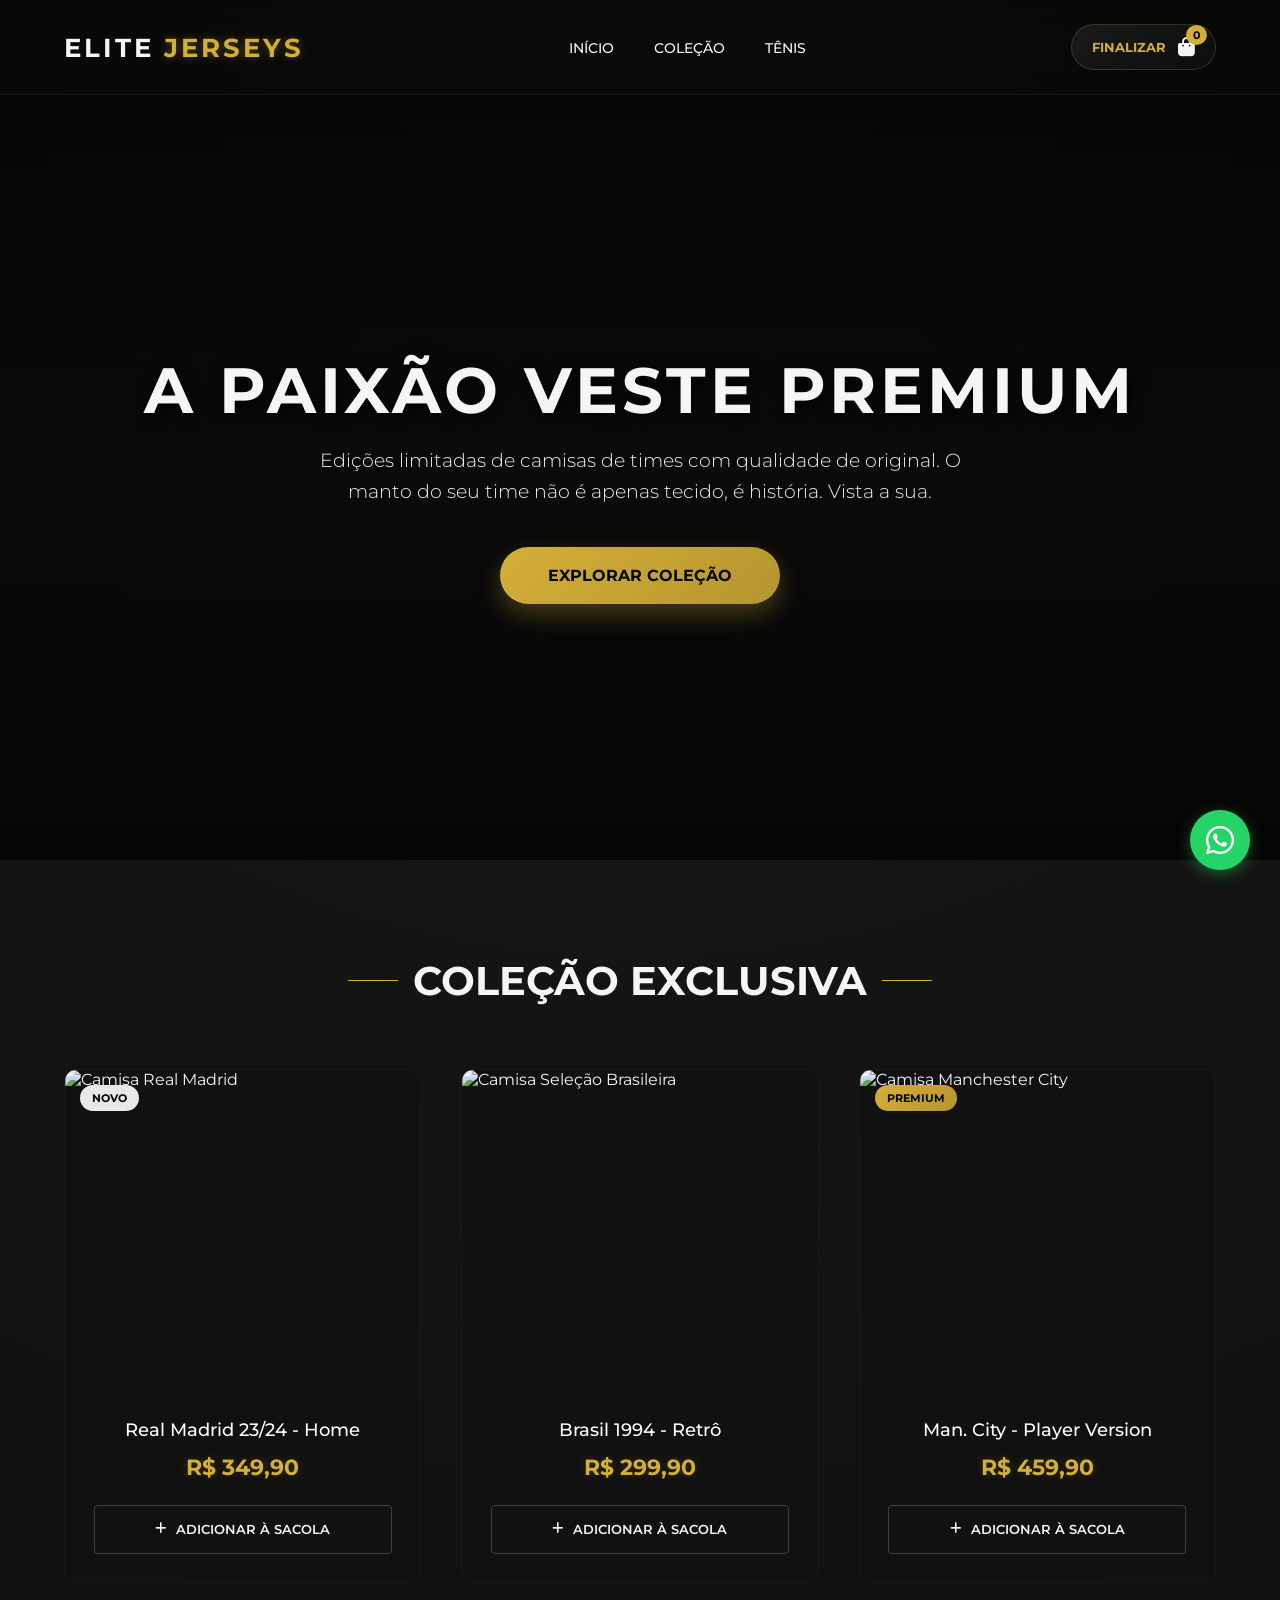
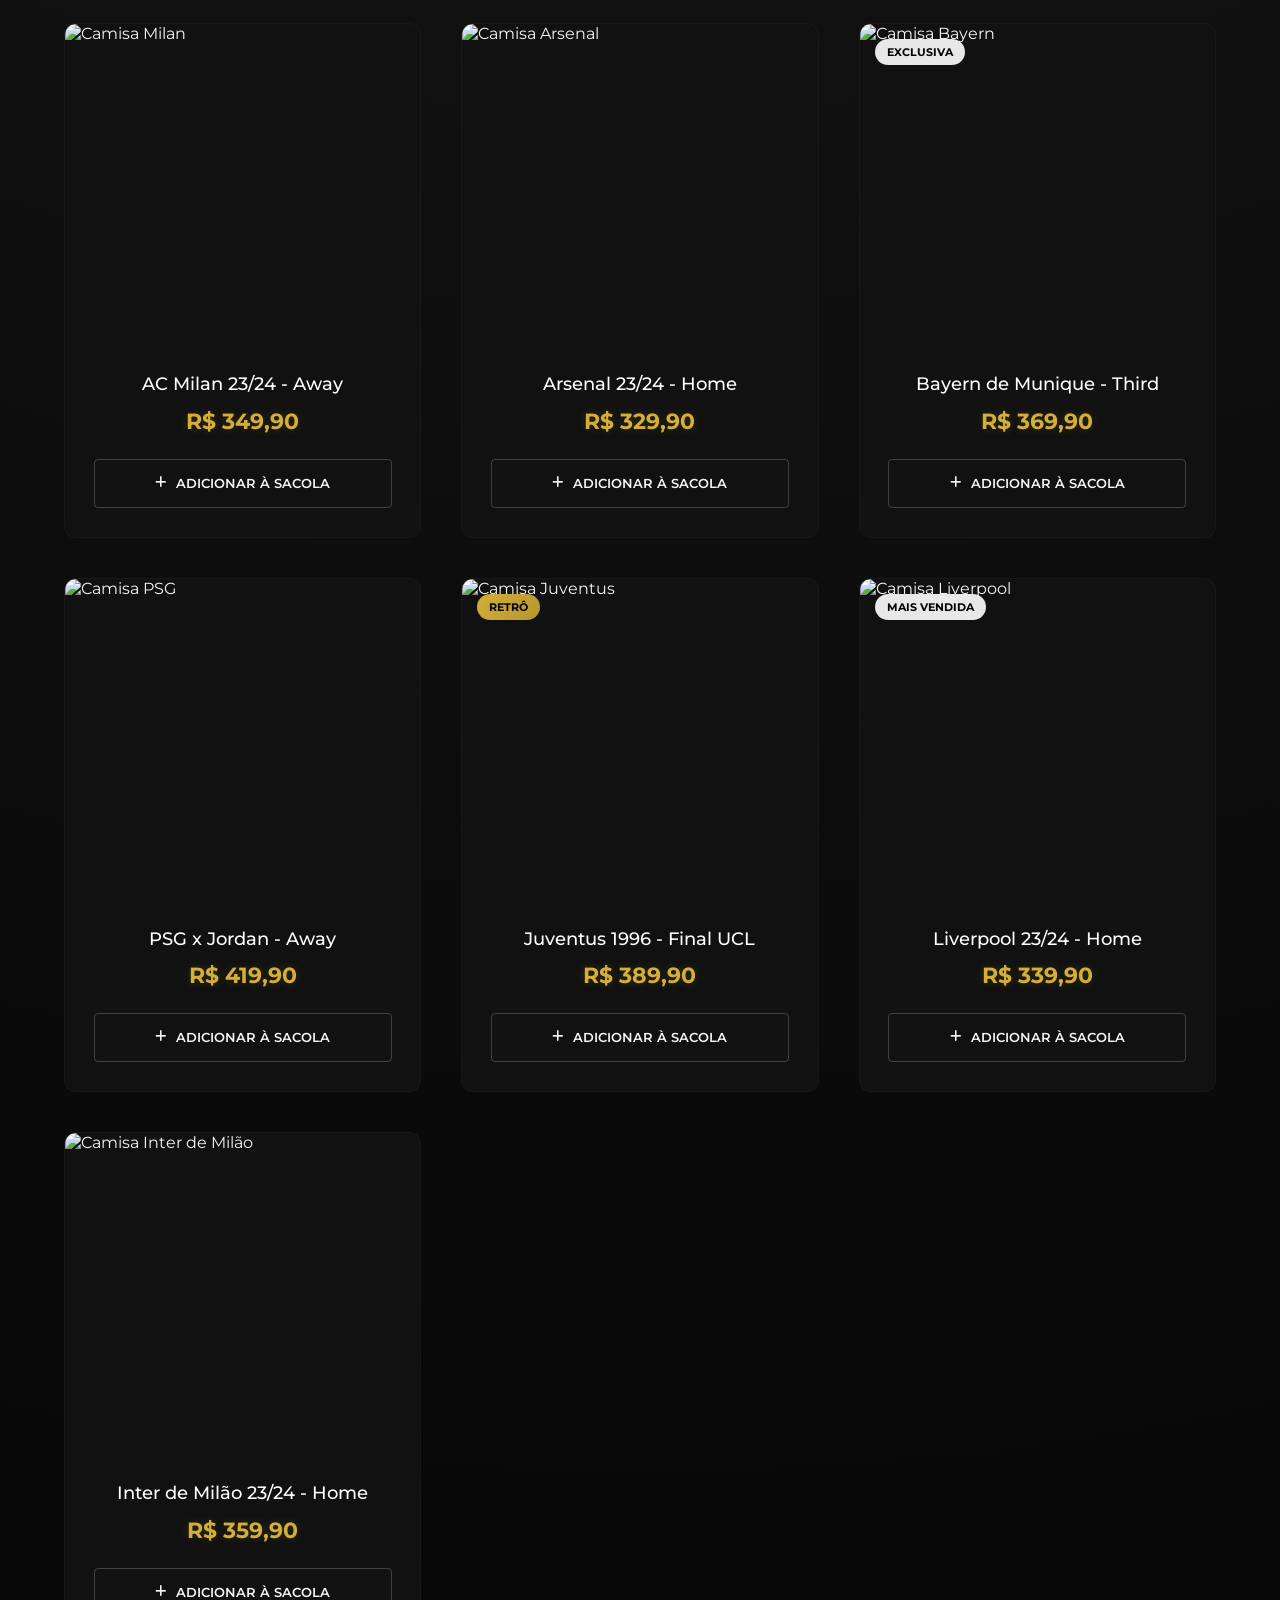
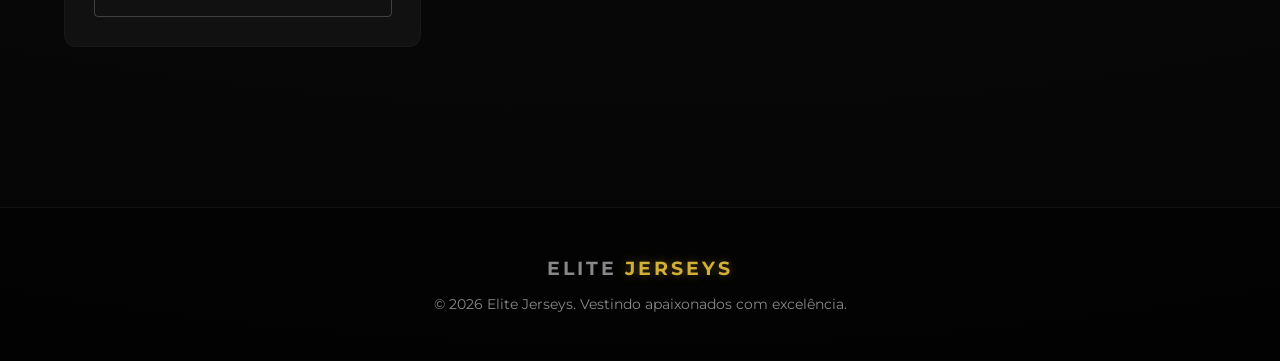
==== commit aaf0ae26: "Update index.html" ====
--- a/index.html
+++ b/index.html
@@ -7,7 +7,6 @@
     
     <link href="https://fonts.googleapis.com/css2?family=Montserrat:wght@300;400;500;700&display=swap" rel="stylesheet">
     <link rel="stylesheet" href="https://cdnjs.cloudflare.com/ajax/libs/font-awesome/6.4.0/css/all.min.css">
-    
     <link rel="stylesheet" href="index.css">
 </head>
 <body>
@@ -18,6 +17,7 @@
             <ul>
                 <li><a href="#home">Início</a></li>
                 <li><a href="#produtos">Coleção</a></li>
+                <li><a href="tenis.html" target="_blank">TÊNIS</a></li>
             </ul>
         </nav>
         
@@ -25,13 +25,12 @@
             <span class="checkout-text">Finalizar</span>
             <div class="cart-icon">
                 <i class="fa-solid fa-bag-shopping"></i>
-                <span class="cart-count">0</span>
+                <span class="cart-count" id="contador-sacola">0</span>
             </div>
         </div>
     </header>
 
     <section class="hero" id="home">
-        
         <div class="ball-container">
             <div class="bounce-wrapper">
                 <div class="rolling-ball"></div>
@@ -52,6 +51,7 @@
         <h2 class="section-title">Coleção Exclusiva</h2>
         
         <div class="products-grid">
+            
             <div class="product-card">
                 <div class="product-image">
                     <img src="https://images.unsplash.com/photo-1589487391730-58f20eb2c308?ixlib=rb-4.0.3&auto=format&fit=crop&w=500&q=80" alt="Camisa Real Madrid">
@@ -60,18 +60,18 @@
                 <div class="product-info">
                     <h3>Real Madrid 23/24 - Home</h3>
                     <p class="price">R$ 349,90</p>
-                    <button class="add-to-cart"><i class="fa-solid fa-plus"></i> Adicionar à Sacola</button>
+                    <button class="add-to-cart btn-comprar"><i class="fa-solid fa-plus"></i> Adicionar à Sacola</button>
                 </div>
             </div>
 
             <div class="product-card">
                 <div class="product-image">
-                    <img src="https://images.unsplash.com/photo-1508098682722-e99c43a406b2?ixlib=rb-4.0.3&auto=format&fit=crop&w=500&q=80" alt="Camisa Seleção Brasileira">
+                    <img src="https://via.placeholder.com/500x600/111/fff?text=Camisa+Brasil" alt="Camisa Seleção Brasileira">
                 </div>
                 <div class="product-info">
                     <h3>Brasil 1994 - Retrô</h3>
                     <p class="price">R$ 299,90</p>
-                    <button class="add-to-cart"><i class="fa-solid fa-plus"></i> Adicionar à Sacola</button>
+                    <button class="add-to-cart btn-comprar"><i class="fa-solid fa-plus"></i> Adicionar à Sacola</button>
                 </div>
             </div>
 
@@ -83,29 +83,29 @@
                 <div class="product-info">
                     <h3>Man. City - Player Version</h3>
                     <p class="price">R$ 459,90</p>
-                    <button class="add-to-cart"><i class="fa-solid fa-plus"></i> Adicionar à Sacola</button>
+                    <button class="add-to-cart btn-comprar"><i class="fa-solid fa-plus"></i> Adicionar à Sacola</button>
                 </div>
             </div>
 
             <div class="product-card">
                 <div class="product-image">
-                    <img src="https://images.unsplash.com/photo-1550882103-68d2a6c8eafb?ixlib=rb-4.0.3&auto=format&fit=crop&w=500&q=80" alt="Camisa Milan">
+                    <img src="https://via.placeholder.com/500x600/111/fff?text=Camisa+Milan" alt="Camisa Milan">
                 </div>
                 <div class="product-info">
                     <h3>AC Milan 23/24 - Away</h3>
                     <p class="price">R$ 349,90</p>
-                    <button class="add-to-cart"><i class="fa-solid fa-plus"></i> Adicionar à Sacola</button>
+                    <button class="add-to-cart btn-comprar"><i class="fa-solid fa-plus"></i> Adicionar à Sacola</button>
                 </div>
             </div>
 
             <div class="product-card">
                 <div class="product-image">
-                    <img src="https://images.unsplash.com/photo-1622353139363-2287fbd52a0a?ixlib=rb-4.0.3&auto=format&fit=crop&w=500&q=80" alt="Camisa Arsenal">
+                    <img src="bola2.jpg" alt="Camisa Arsenal">
                 </div>
                 <div class="product-info">
                     <h3>Arsenal 23/24 - Home</h3>
                     <p class="price">R$ 329,90</p>
-                    <button class="add-to-cart"><i class="fa-solid fa-plus"></i> Adicionar à Sacola</button>
+                    <button class="add-to-cart btn-comprar"><i class="fa-solid fa-plus"></i> Adicionar à Sacola</button>
                 </div>
             </div>
 
@@ -117,7 +117,7 @@
                 <div class="product-info">
                     <h3>Bayern de Munique - Third</h3>
                     <p class="price">R$ 369,90</p>
-                    <button class="add-to-cart"><i class="fa-solid fa-plus"></i> Adicionar à Sacola</button>
+                    <button class="add-to-cart btn-comprar"><i class="fa-solid fa-plus"></i> Adicionar à Sacola</button>
                 </div>
             </div>
 
@@ -128,7 +128,7 @@
                 <div class="product-info">
                     <h3>PSG x Jordan - Away</h3>
                     <p class="price">R$ 419,90</p>
-                    <button class="add-to-cart"><i class="fa-solid fa-plus"></i> Adicionar à Sacola</button>
+                    <button class="add-to-cart btn-comprar"><i class="fa-solid fa-plus"></i> Adicionar à Sacola</button>
                 </div>
             </div>
 
@@ -140,7 +140,7 @@
                 <div class="product-info">
                     <h3>Juventus 1996 - Final UCL</h3>
                     <p class="price">R$ 389,90</p>
-                    <button class="add-to-cart"><i class="fa-solid fa-plus"></i> Adicionar à Sacola</button>
+                    <button class="add-to-cart btn-comprar"><i class="fa-solid fa-plus"></i> Adicionar à Sacola</button>
                 </div>
             </div>
 
@@ -152,7 +152,7 @@
                 <div class="product-info">
                     <h3>Liverpool 23/24 - Home</h3>
                     <p class="price">R$ 339,90</p>
-                    <button class="add-to-cart"><i class="fa-solid fa-plus"></i> Adicionar à Sacola</button>
+                    <button class="add-to-cart btn-comprar"><i class="fa-solid fa-plus"></i> Adicionar à Sacola</button>
                 </div>
             </div>
 
@@ -163,11 +163,23 @@
                 <div class="product-info">
                     <h3>Inter de Milão 23/24 - Home</h3>
                     <p class="price">R$ 359,90</p>
-                    <button class="add-to-cart"><i class="fa-solid fa-plus"></i> Adicionar à Sacola</button>
+                    <button class="add-to-cart btn-comprar"><i class="fa-solid fa-plus"></i> Adicionar à Sacola</button>
                 </div>
             </div>
+
+        </div> </main>
+
+    <div id="modal-carrinho" class="modal">
+        <div class="modal-content">
+            <span class="fechar-modal">&times;</span>
+            <h3>Sua Sacola</h3>
+            <div id="lista-itens-carrinho"></div>
+            <div class="total-carrinho">
+                <button id="btn-finalizar-whatsapp" class="btn-finalizar">Finalizar Pedido via WhatsApp</button>
+                <button id="btn-limpar-carrinho" class="btn-limpar">Esvaziar Sacola</button>
+            </div>
         </div>
-    </main>
+    </div>
 
     <a href="https://wa.me/5516999999999?text=Olá!%20Gostaria%20de%20tirar%20uma%20dúvida%20sobre%20as%20camisas." class="whatsapp-float" target="_blank">
         <i class="fa-brands fa-whatsapp"></i>
@@ -175,104 +187,10 @@
 
     <footer>
         <div class="logo" style="font-size: 1.2rem; margin-bottom: 15px;">ELITE <span>JERSEYS</span></div>
-        <p>&copy; 2026 Elite Jerseys. Vestindo apaixonados com excelência.- DESENVOLVIDO POR CSM-(CARLOSMANFREDO)</p>
-        <p>&copy; 2026 Elite Jerseys. Todos os direitos reservados.</p>
+        <p>&copy; 2026 Elite Jerseys. Vestindo apaixonados com excelência.</p>
     </footer>
 
-    <script>
-        // DOMContentLoaded garante que o script só rode depois que todo o visual da página carregou
-        document.addEventListener('DOMContentLoaded', () => {
-            
-            // 1. CAPTURAR OS ELEMENTOS HTML: Pega a bolinha, os botões e o checkout
-            const cartBadge = document.querySelector('.cart-count');
-            const addToCartButtons = document.querySelectorAll('.add-to-cart');
-            const checkoutBtn = document.getElementById('checkout-btn');
-            
-            // Variável que armazena a quantidade de camisas selecionadas
-            let cartItems = 0;
+    <script src="carrinho.js"></script>
 
-            // 2. FUNÇÃO: ADICIONAR AO CARRINHO
-            // Para cada botão de "Adicionar à Sacola" que existe no site...
-            addToCartButtons.forEach(button => {
-                // ...Cria uma ação de clique para ele
-                button.addEventListener('click', function() {
-                    
-                    // Soma +1 no nosso contador virtual e atualiza a bolinha vermelha
-                    cartItems++;
-                    cartBadge.textContent = cartItems;
-
-                    // Guarda o texto antigo para podermos devolver depois
-                    const originalHTML = this.innerHTML;
-                    
-                    // Muda o visual do botão temporariamente para dar "Feedback" ao usuário de que deu certo
-                    this.innerHTML = '<i class="fa-solid fa-check"></i> Na Sacola';
-                    this.style.backgroundColor = '#D4AF37'; 
-                    this.style.color = '#000';
-                    this.style.borderColor = '#D4AF37';
-                    this.style.boxShadow = '0 0 20px rgba(212, 175, 55, 0.4)';
-
-                    // Faz a bolinha do carrinho lá em cima dar um "Pulinho"
-                    cartBadge.style.transform = 'scale(1.5)';
-                    setTimeout(() => {
-                        cartBadge.style.transform = 'scale(1)';
-                    }, 200);
-
-                    // Usa um temporizador (setTimeout) para devolver o botão ao estado normal após 2 segundos
-                    setTimeout(() => {
-                        this.innerHTML = originalHTML;
-                        this.style.backgroundColor = 'transparent';
-                        this.style.color = '#f5f5f5';
-                        this.style.borderColor = 'rgba(255, 255, 255, 0.2)';
-                        this.style.boxShadow = 'none';
-                    }, 2000);
-                });
-            });
-
-            // 3. FUNÇÃO: FINALIZAR COMPRA (CHECKOUT WHATSAPP)
-            // Quando alguém clica no botão "Finalizar" no cabeçalho...
-            checkoutBtn.addEventListener('click', () => {
-                
-                // Trava a ação se a pessoa não adicionou nada
-                if(cartItems === 0) {
-                    alert("Sua sacola de luxo está vazia! Adicione o seu manto antes de finalizar.");
-                    return;
-                }
-
-                // -> ATENÇÃO: COLOQUE SEU NÚMERO AQUI (DDD + NÚMERO SEM ESPAÇOS OU TRAÇOS)
-                const numeroWhatsApp = "5516999999999"; 
-                
-                // Monta a mensagem automática pegando a variável de quantos itens ele selecionou
-                const mensagem = `Olá, equipe Elite Jerseys! Vim pelo site. Separei ${cartItems} manto(s) premium na minha sacola e gostaria de finalizar meu pedido.`;
-                
-                // Cria o link seguro do WhatsApp e abre em uma nova janela
-                const url = `https://wa.me/${numeroWhatsApp}?text=${encodeURIComponent(mensagem)}`;
-                window.open(url, '_blank');
-            });
-
-            // 4. FUNÇÃO: ANIMAÇÃO DE ROLAGEM (SCROLL REVEAL)
-            // Configuração: só ativa a animação quando aparecer pelo menos 10% do card na tela
-            const observerOptions = {
-                threshold: 0.1,
-                rootMargin: "0px 0px -50px 0px"
-            };
-
-            // Cria o "Olheiro" que vai vigiar quando a pessoa desce a página
-            const observer = new IntersectionObserver((entries) => {
-                entries.forEach(entry => {
-                    if (entry.isIntersecting) {
-                        // Quando o cartão aparece na tela, adiciona a classe CSS .show (que faz ele deslizar para cima)
-                        entry.target.classList.add('show');
-                        // Para de vigiar esse card depois que ele já apareceu
-                        observer.unobserve(entry.target);
-                    }
-                });
-            }, observerOptions);
-
-            // Manda o "Olheiro" vigiar TODOS os cartões de produtos
-            document.querySelectorAll('.product-card').forEach(card => {
-                observer.observe(card);
-            });
-        });
-    </script>
 </body>
 </html>
--- a/index.css
+++ b/index.css
@@ -1,5 +1,4 @@
 /* ================== VARIÁVEIS GERAIS ================== */
-/* A raiz do documento: Salva cores em variáveis para facilitar a mudança depois */
 :root {
     --bg-dark: #050505;          /* Fundo quase preto do site */
     --card-bg: #111111;          /* Fundo um pouco mais claro para os cartões */
@@ -11,95 +10,92 @@
     --whatsapp-green: #25d366;   /* Cor oficial do WhatsApp */
 }
 
-/* O seletor '*' reseta os padrões do navegador para todos os elementos */
 * {
-    margin: 0;                   /* Tira margens externas padrão */
-    padding: 0;                  /* Tira margens internas padrão */
-    box-sizing: border-box;      /* Impede que bordas aumentem o tamanho total do elemento */
-}
-
-/* Configuração do fundo da página inteira */
+    margin: 0;
+    padding: 0;
+    box-sizing: border-box;
+}
+
 body {
-    font-family: 'Montserrat', sans-serif; /* Aplica a fonte elegante */
-    background: radial-gradient(circle at top center, #1a1a1a 0%, var(--bg-dark) 100%); /* Fundo com luz central */
-    color: var(--text-light);    /* Define a cor de todo o texto */
-    scroll-behavior: smooth;     /* Faz a página rolar suavemente ao clicar no menu */
-    overflow-x: hidden;          /* Impede barra de rolagem horizontal (evita quebrar o layout) */
+    font-family: 'Montserrat', sans-serif;
+    background: radial-gradient(circle at top center, #1a1a1a 0%, var(--bg-dark) 100%);
+    color: var(--text-light);
+    scroll-behavior: smooth;
+    overflow-x: hidden;
 }
 
 /* ================== CABEÇALHO (MENU) ================== */
 header {
-    display: flex;               /* Alinha logo, menu e carrinho lado a lado */
-    justify-content: space-between; /* Joga os elementos para as bordas */
-    align-items: center;         /* Centraliza verticalmente */
-    padding: 1.5rem 5%;          /* Dá respiro (espaçamento) interno */
-    background-color: rgba(5, 5, 5, 0.75); /* Fundo preto levemente transparente */
-    backdrop-filter: blur(12px); /* Cria o efeito de "vidro embaçado" */
-    position: sticky;            /* Faz o menu grudar no topo da tela ao rolar */
-    top: 0;                      /* Fixa exatamente no pixel zero do topo */
-    z-index: 100;                /* Garante que o menu fique por cima de todas as imagens */
-    border-bottom: 1px solid rgba(255, 255, 255, 0.05); /* Linha sutil separando o menu do site */
+    display: flex;
+    justify-content: space-between;
+    align-items: center;
+    padding: 1.5rem 5%;
+    background-color: rgba(5, 5, 5, 0.75);
+    backdrop-filter: blur(12px);
+    position: sticky;
+    top: 0;
+    z-index: 100;
+    border-bottom: 1px solid rgba(255, 255, 255, 0.05);
 }
 
 .logo {
     font-size: 1.6rem;
     font-weight: 700;
-    letter-spacing: 3px;         /* Afasta as letras da palavra ELITE */
+    letter-spacing: 3px;
 }
 
 .logo span {
-    color: var(--gold);          /* Pinta a palavra JERSEYS de dourado */
-    text-shadow: 0 0 10px var(--gold-glow); /* Coloca um brilho na logo */
+    color: var(--gold);
+    text-shadow: 0 0 10px var(--gold-glow);
 }
 
 nav ul {
-    display: flex;               /* Coloca os links do menu lado a lado */
-    list-style: none;            /* Tira as "bolinhas" padrão de listas */
-    gap: 2.5rem;                 /* Espaço entre um link e outro */
+    display: flex;
+    list-style: none;
+    gap: 2.5rem;
 }
 
 nav a {
     color: var(--text-light);
-    text-decoration: none;       /* Tira o sublinhado dos links */
+    text-decoration: none;
     font-size: 0.85rem;
     font-weight: 500;
-    text-transform: uppercase;   /* Deixa tudo em CAIXA ALTA */
-    position: relative;          /* Necessário para a animação da linha amarela abaixo */
+    text-transform: uppercase;
+    position: relative;
     transition: color 0.3s;
 }
 
-/* Cria a linha que aparece embaixo do link ao passar o mouse */
 nav a::after {
     content: '';
     position: absolute;
-    width: 0;                    /* Começa com largura zero (invisível) */
+    width: 0;
     height: 2px;
     bottom: -5px;
     left: 0;
     background-color: var(--gold);
-    transition: width 0.3s ease; /* Anima a largura crescendo */
-}
-
-nav a:hover { color: var(--gold); } /* Pinta o texto de dourado no hover */
-nav a:hover::after { width: 100%; } /* Faz a linha crescer até 100% no hover */
+    transition: width 0.3s ease;
+}
+
+nav a:hover { color: var(--gold); }
+nav a:hover::after { width: 100%; }
 
 /* ================== CARRINHO DE COMPRAS ================== */
 .cart-container {
     display: flex;
     align-items: center;
     gap: 12px;
-    cursor: pointer;             /* Mouse vira "mãozinha" */
+    cursor: pointer;
     padding: 10px 20px;
-    border-radius: 30px;         /* Arredonda as pontas parecendo um botão */
-    background: linear-gradient(145deg, #1a1a1a, #0d0d0d); /* Cor metálica escura */
+    border-radius: 30px;
+    background: linear-gradient(145deg, #1a1a1a, #0d0d0d);
     border: 1px solid rgba(212, 175, 55, 0.2);
     transition: all 0.3s ease;
 }
 
 .cart-container:hover {
-    border-color: var(--gold);   /* Acende a borda dourada */
-    box-shadow: 0 0 20px var(--gold-glow); /* Acende o brilho externo */
-    transform: translateY(-2px); /* Pula um pouquinho pra cima */
+    border-color: var(--gold);
+    box-shadow: 0 0 20px var(--gold-glow);
+    transform: translateY(-2px);
 }
 
 .cart-container span.checkout-text {
@@ -111,82 +107,75 @@
 
 .cart-icon { position: relative; font-size: 1.2rem; }
 
-/* Bolinha com o número de itens na sacola */
 .cart-count {
     position: absolute;
     top: -10px;
     right: -12px;
     background-color: var(--gold);
-    color: #000;                 /* Número preto pra dar contraste */
+    color: #000;
     font-size: 0.7rem;
     font-weight: 700;
     padding: 3px 7px;
-    border-radius: 50%;          /* Círculo perfeito */
-    transition: transform 0.3s cubic-bezier(0.175, 0.885, 0.32, 1.275); /* Animação de pulo elástico */
+    border-radius: 50%;
+    transition: transform 0.3s cubic-bezier(0.175, 0.885, 0.32, 1.275);
 }
 
 /* ================== BANNER (HERO) E BOLA ANIMADA ================== */
 .hero {
-    height: 85vh;                /* Ocupa 85% da altura da tela */
+    height: 85vh;
     background: linear-gradient(to bottom, rgba(0,0,0,0.8) 0%, rgba(5,5,5,0.7) 50%, var(--bg-dark) 100%), 
-                url('https://images.unsplash.com/photo-1606214174341-38379f64a78c?q=80&w=1920&auto=format&fit=crop') center/cover fixed; /* Imagem fixa no fundo (Parallax) */
+                url('https://images.unsplash.com/photo-1606214174341-38379f64a78c?q=80&w=1920&auto=format&fit=crop') center/cover fixed;
     display: flex;
     align-items: center;
     justify-content: center;
     text-align: center;
     position: relative;
-    overflow: hidden;            /* Esconde a bola quando ela sai da tela */
-}
-
-/* Caixa que controla o movimento da bola da esquerda pra direita */
+    overflow: hidden;
+}
+
 .ball-container {
     position: absolute;
-    bottom: 20%;                 /* Altura no chão */
-    left: -200px;                /* Começa fora da tela na esquerda */
-    z-index: 1;                  /* Fica atrás dos textos do banner */
-    animation: moveAcross 12s linear infinite; /* Animação de cruzar a tela */
-}
-
-/* Caixa que controla o "quicar" da bola */
+    bottom: 20%;
+    left: -200px;
+    z-index: 1;
+    animation: moveAcross 12s linear infinite;
+}
+
 .bounce-wrapper {
     animation: bounceBall 0.5s infinite alternate ease-in; 
 }
 
-/* A bola em si */
 .rolling-ball {
     width: 150px; 
     height: 150px;
-    background: url('https://upload.wikimedia.org/wikipedia/commons/d/d3/Soccerball.svg') center/cover no-repeat; /* Textura real */
+    background: url('https://upload.wikimedia.org/wikipedia/commons/d/d3/Soccerball.svg') center/cover no-repeat;
     border-radius: 50%;
-    filter: sepia(1) saturate(5) hue-rotate(5deg) brightness(0.8) drop-shadow(0 0 25px rgba(212, 175, 55, 0.7)); /* Deixa dourada e brilhante */
+    filter: sepia(1) saturate(5) hue-rotate(5deg) brightness(0.8) drop-shadow(0 0 25px rgba(212, 175, 55, 0.7));
     opacity: 0.9;
-    animation: spinBall 12s linear infinite; /* Faz ela girar */
-}
-
-/* Sombra da bola no chão */
+    animation: spinBall 12s linear infinite;
+}
+
 .ball-shadow {
     width: 100px;
     height: 15px;
     background: rgba(0, 0, 0, 0.9);
     border-radius: 50%;
     margin: 10px auto 0 auto;
-    filter: blur(5px);           /* Desfoca pra parecer sombra */
-    animation: shadowPulse 0.5s infinite alternate ease-in; /* Sombra aumenta e diminui */
-}
-
-/* Animações (Keyframes) da Física da Bola */
+    filter: blur(5px);
+    animation: shadowPulse 0.5s infinite alternate ease-in;
+}
+
 @keyframes moveAcross { 0% { left: -250px; } 100% { left: 110vw; } }
 @keyframes spinBall { 0% { transform: rotate(0deg); } 100% { transform: rotate(1080deg); } }
 @keyframes bounceBall { 0% { transform: translateY(-40px); animation-timing-function: ease-in; } 100% { transform: translateY(0); animation-timing-function: ease-out; } }
 @keyframes shadowPulse { 0% { transform: scale(0.6); opacity: 0.3; } 100% { transform: scale(1); opacity: 0.8; } }
 
-/* Textos do Banner */
 .hero-content {
-    animation: fadeInUp 1s ease-out forwards; /* Texto sobe suavemente ao carregar o site */
+    animation: fadeInUp 1s ease-out forwards;
     opacity: 0;
     transform: translateY(30px);
     position: relative;
-    z-index: 2;                  /* Fica na frente da bola */
+    z-index: 2;
 }
 
 .title-wrapper { position: relative; z-index: 3; }
@@ -198,7 +187,7 @@
     margin-bottom: 1rem;
     text-transform: uppercase;
     letter-spacing: 4px;
-    text-shadow: 2px 4px 15px rgba(0,0,0,0.9); /* Sombra pesada pra dar leitura */
+    text-shadow: 2px 4px 15px rgba(0,0,0,0.9);
 }
 
 .hero-content p {
@@ -206,12 +195,11 @@
     color: #eee;
     margin-bottom: 2.5rem;
     max-width: 650px;
-    margin-inline: auto;         /* Centraliza o texto */
+    margin-inline: auto;
     font-weight: 300;
     line-height: 1.6;
 }
 
-/* Botão Explorar */
 .btn-primary {
     background: linear-gradient(135deg, var(--gold), #b5952f);
     color: #000;
@@ -228,18 +216,17 @@
 
 .btn-primary:hover {
     background: linear-gradient(135deg, var(--gold-hover), var(--gold));
-    transform: translateY(-4px) scale(1.02); /* Cresce e pula no hover */
+    transform: translateY(-4px) scale(1.02);
     box-shadow: 0 15px 35px rgba(212, 175, 55, 0.5);
 }
 
 /* ================== PRODUTOS (Vitrine) ================== */
 main {
     padding: 6rem 5%;
-    max-width: 1400px;           /* Limita largura máxima em monitores gigantes */
+    max-width: 1400px;
     margin: 0 auto;
 }
 
-/* Título "Coleção Exclusiva" com linhas laterais */
 .section-title {
     text-align: center;
     font-size: 2.5rem;
@@ -259,38 +246,27 @@
     display: block;
 }
 
-/* Grid Responsivo das camisas */
 .products-grid {
     display: grid;
-    grid-template-columns: repeat(auto-fit, minmax(260px, 1fr)); /* Adapta sozinho pra celular ou PC */
+    grid-template-columns: repeat(auto-fit, minmax(260px, 1fr));
     gap: 2.5rem;
 }
 
-/* Cartão individual da camisa */
 .product-card {
     background-color: var(--card-bg);
     border-radius: 12px;
-    overflow: hidden;            /* Corta as pontas da foto que sobrarem */
+    overflow: hidden;
     transition: all 0.4s cubic-bezier(0.175, 0.885, 0.32, 1.275);
     border: 1px solid rgba(255, 255, 255, 0.03);
-    
-    /* Prepara para a animação do JavaScript */
-    opacity: 0;
-    transform: translateY(40px);
-}
-
-.product-card.show {
-    opacity: 1;                  /* JavaScript coloca esta classe para mostrar o card */
-    transform: translateY(0);
+    /* Removido opacity: 0; para as camisas aparecerem na tela! */
 }
 
 .product-card:hover {
-    transform: translateY(-12px); /* Levanta o card */
+    transform: translateY(-12px);
     box-shadow: 0 15px 30px rgba(0,0,0,0.8), 0 0 15px rgba(212, 175, 55, 0.2);
     border-color: rgba(212, 175, 55, 0.3);
 }
 
-/* Área da foto do produto */
 .product-image {
     position: relative;
     height: 320px;
@@ -300,13 +276,12 @@
 .product-image img {
     width: 100%;
     height: 100%;
-    object-fit: cover;           /* Faz a foto preencher todo o espaço sem deformar */
+    object-fit: cover;
     transition: transform 0.7s ease;
 }
 
-.product-card:hover .product-image img { transform: scale(1.1); /* Dá um zoom na foto ao passar o mouse */ }
-
-/* Etiqueta na foto (Ex: NOVO, PREMIUM) */
+.product-card:hover .product-image img { transform: scale(1.1); }
+
 .tag {
     position: absolute;
     top: 15px;
@@ -323,12 +298,10 @@
 
 .tag-gold { background: linear-gradient(135deg, var(--gold), #b5952f); }
 
-/* Informações do produto */
 .product-info { padding: 1.8rem; text-align: center; }
 .product-info h3 { font-size: 1.1rem; margin-bottom: 0.8rem; font-weight: 500; color: #fff; }
 .price { color: var(--gold); font-size: 1.4rem; font-weight: 700; margin-bottom: 1.5rem; text-shadow: 0 0 10px rgba(212, 175, 55, 0.2); }
 
-/* Botão de adicionar ao carrinho */
 .add-to-cart {
     width: 100%;
     padding: 1rem;
@@ -368,13 +341,13 @@
     text-align: center;
     font-size: 32px;
     box-shadow: 0px 4px 15px rgba(37, 211, 102, 0.4);
-    z-index: 1000;               /* Fica sempre por cima de tudo */
+    z-index: 1000;
     display: flex;
     align-items: center;
     justify-content: center;
     text-decoration: none;
     transition: all 0.3s ease;
-    animation: pulse-green 2s infinite; /* Efeito de batida de coração verde */
+    animation: pulse-green 2s infinite;
 }
 
 @keyframes pulse-green {
@@ -384,10 +357,10 @@
 }
 
 .whatsapp-float:hover {
-    transform: scale(1.1) rotate(-10deg); /* Balança ao passar o mouse */
+    transform: scale(1.1) rotate(-10deg);
     color: #FFF;
     background-color: #20b858;
-    animation: none;             /* Para o pulso ao passar o mouse */
+    animation: none;
 }
 
 /* ================== RODAPÉ ================== */
@@ -399,4 +372,95 @@
     color: var(--text-muted);
     font-size: 0.9rem;
     margin-top: 4rem;
-}+}
+
+/* ================== MODAL DO CARRINHO ================== */
+.modal {
+    display: none; 
+    position: fixed;
+    z-index: 1000;
+    left: 0; top: 0; width: 100%; height: 100%;
+    background-color: rgba(0,0,0,0.8);
+    backdrop-filter: blur(5px);
+}
+
+.modal-content {
+    background-color: #1a1a1a;
+    margin: 10% auto;
+    padding: 20px;
+    border: 1px solid var(--gold); /* Corrigido para a variável correta */
+    width: 90%;
+    max-width: 400px;
+    border-radius: 10px;
+    color: white;
+}
+
+.fechar-modal {
+    float: right;
+    font-size: 28px;
+    font-weight: bold;
+    cursor: pointer;
+}
+
+.item-carrinho {
+    display: flex;
+    justify-content: space-between;
+    align-items: center;
+    padding: 10px 0;
+    border-bottom: 1px solid #333;
+}
+
+.item-carrinho span {
+    font-size: 0.9rem;
+    max-width: 70%;
+}
+
+.btn-remover {
+    background: #e74c3c;
+    color: white;
+    border: none;
+    padding: 6px 12px;
+    border-radius: 4px;
+    cursor: pointer;
+    font-size: 0.8rem;
+    font-weight: bold;
+    transition: background 0.3s;
+}
+
+.btn-remover:hover {
+    background: #c0392b;
+}
+
+.btn-finalizar {
+    width: 100%;
+    background: var(--gold); /* Corrigido para a variável correta */
+    color: black;
+    border: none;
+    padding: 14px;
+    margin-top: 25px;
+    font-weight: bold;
+    font-size: 1rem;
+    border-radius: 5px;
+    cursor: pointer;
+    text-transform: uppercase;
+    transition: transform 0.2s;
+}
+
+.btn-finalizar:hover {
+    transform: scale(1.02);
+}
+
+.btn-limpar {
+    width: 100%;
+    background: transparent;
+    color: #888;
+    border: none;
+    margin-top: 15px;
+    cursor: pointer;
+    font-size: 0.85rem;
+    text-decoration: underline;
+}
+
+.btn-limpar:hover {
+    color: #fff;
+}
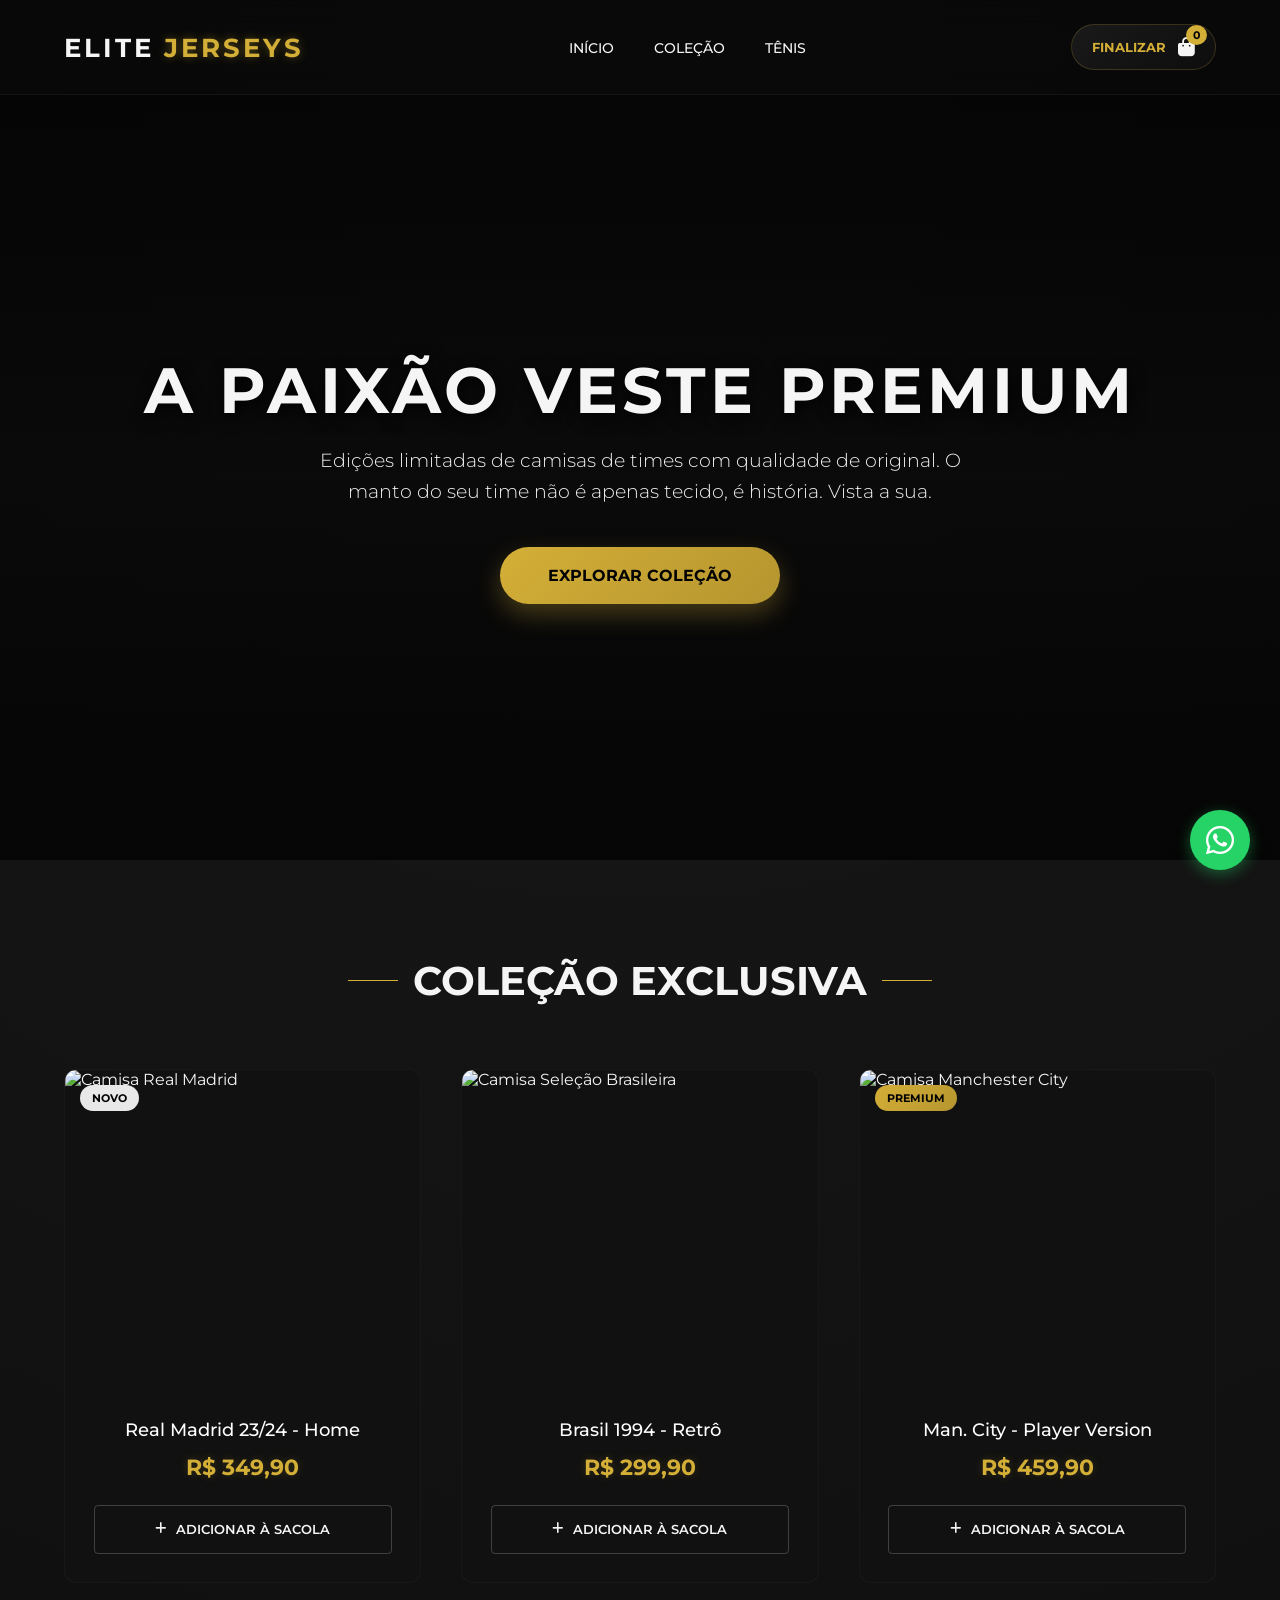
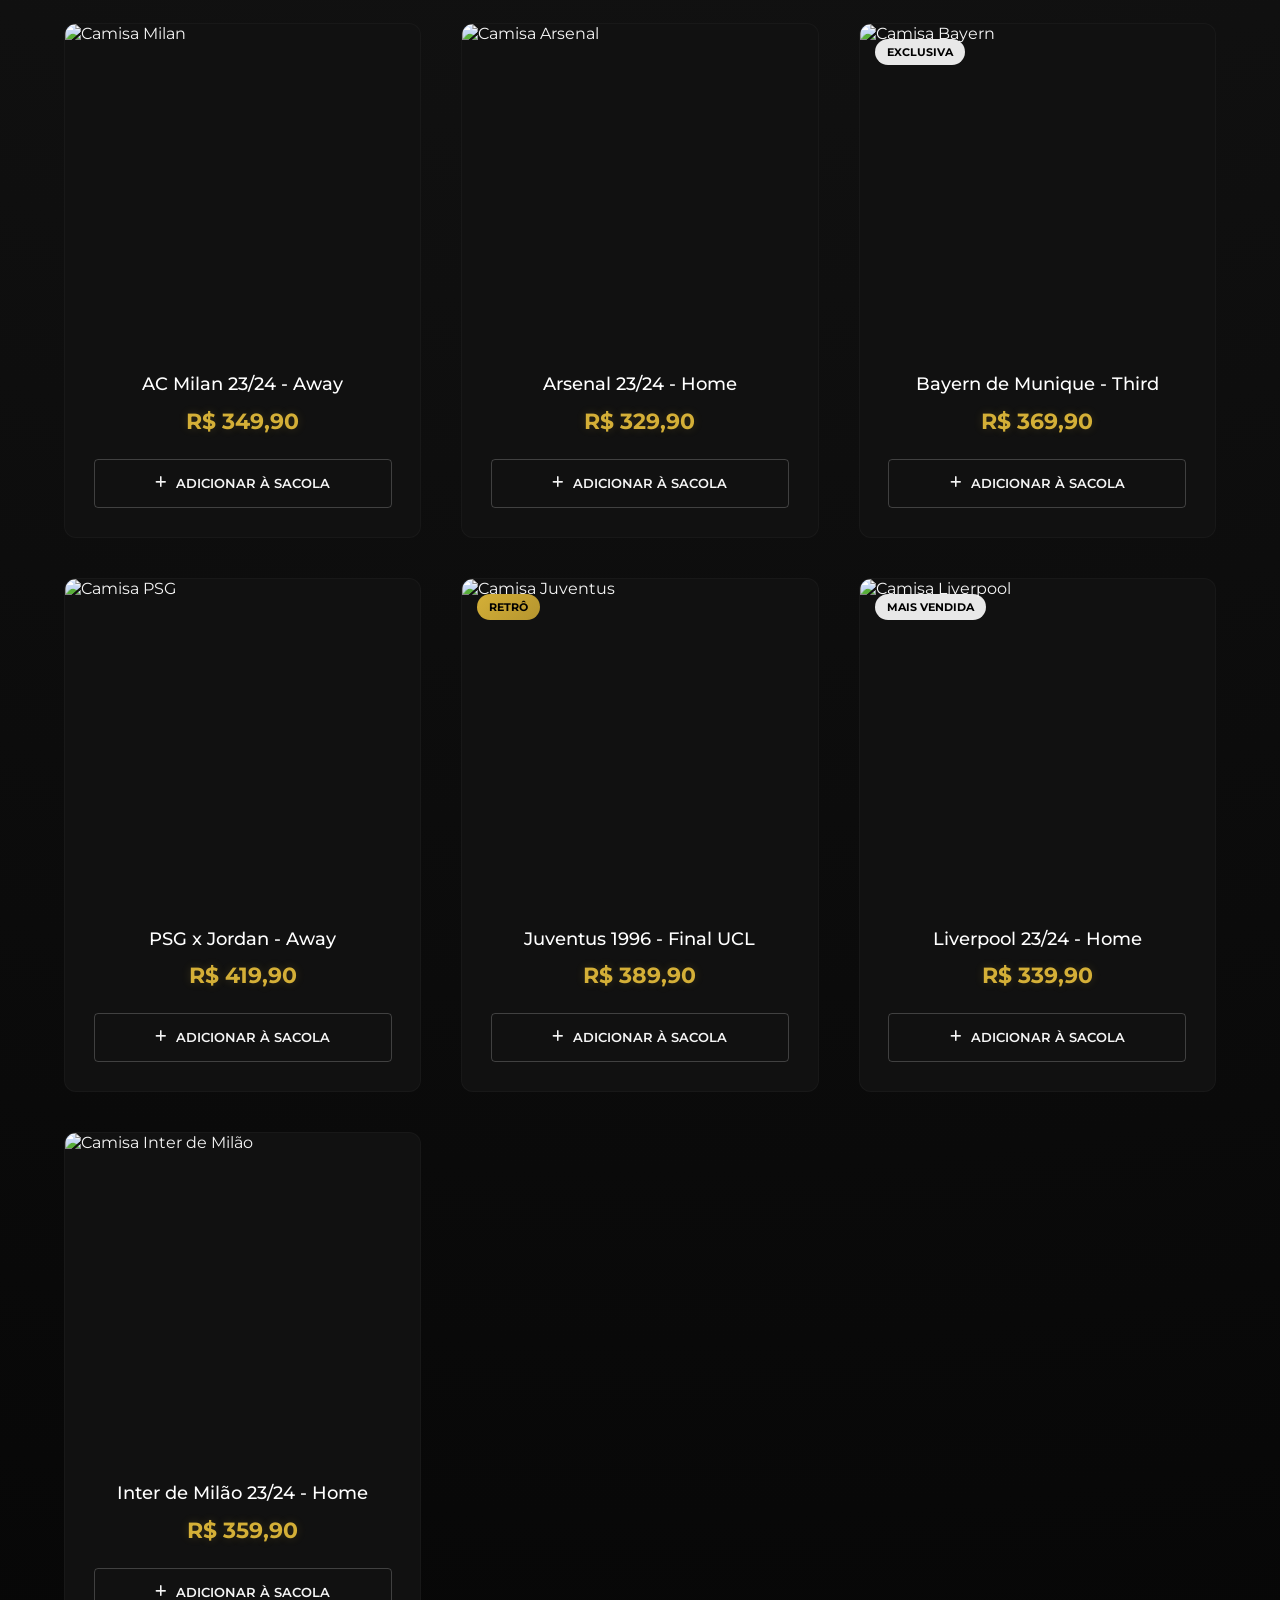
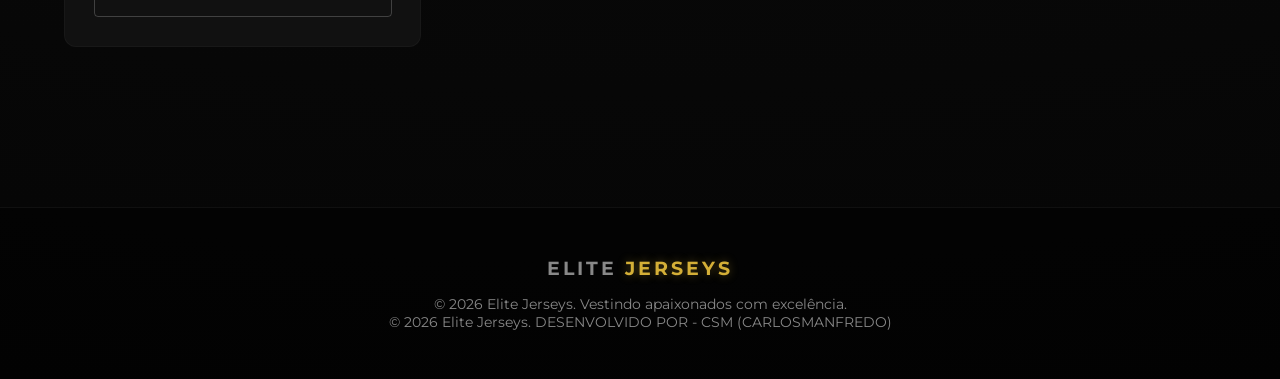
==== commit 627040a9: "Update index.html" ====
--- a/index.html
+++ b/index.html
@@ -66,7 +66,7 @@
 
             <div class="product-card">
                 <div class="product-image">
-                    <img src="https://via.placeholder.com/500x600/111/fff?text=Camisa+Brasil" alt="Camisa Seleção Brasileira">
+                    <img src="bola2.jpg" alt="Camisa Seleção Brasileira">
                 </div>
                 <div class="product-info">
                     <h3>Brasil 1994 - Retrô</h3>
@@ -89,7 +89,7 @@
 
             <div class="product-card">
                 <div class="product-image">
-                    <img src="https://via.placeholder.com/500x600/111/fff?text=Camisa+Milan" alt="Camisa Milan">
+                    <img src="bola1.jpg" alt="Camisa Milan">
                 </div>
                 <div class="product-info">
                     <h3>AC Milan 23/24 - Away</h3>
@@ -188,6 +188,7 @@
     <footer>
         <div class="logo" style="font-size: 1.2rem; margin-bottom: 15px;">ELITE <span>JERSEYS</span></div>
         <p>&copy; 2026 Elite Jerseys. Vestindo apaixonados com excelência.</p>
+         <p>&copy; 2026 Elite Jerseys. DESENVOLVIDO POR - CSM (CARLOSMANFREDO)</p>
     </footer>
 
     <script src="carrinho.js"></script>
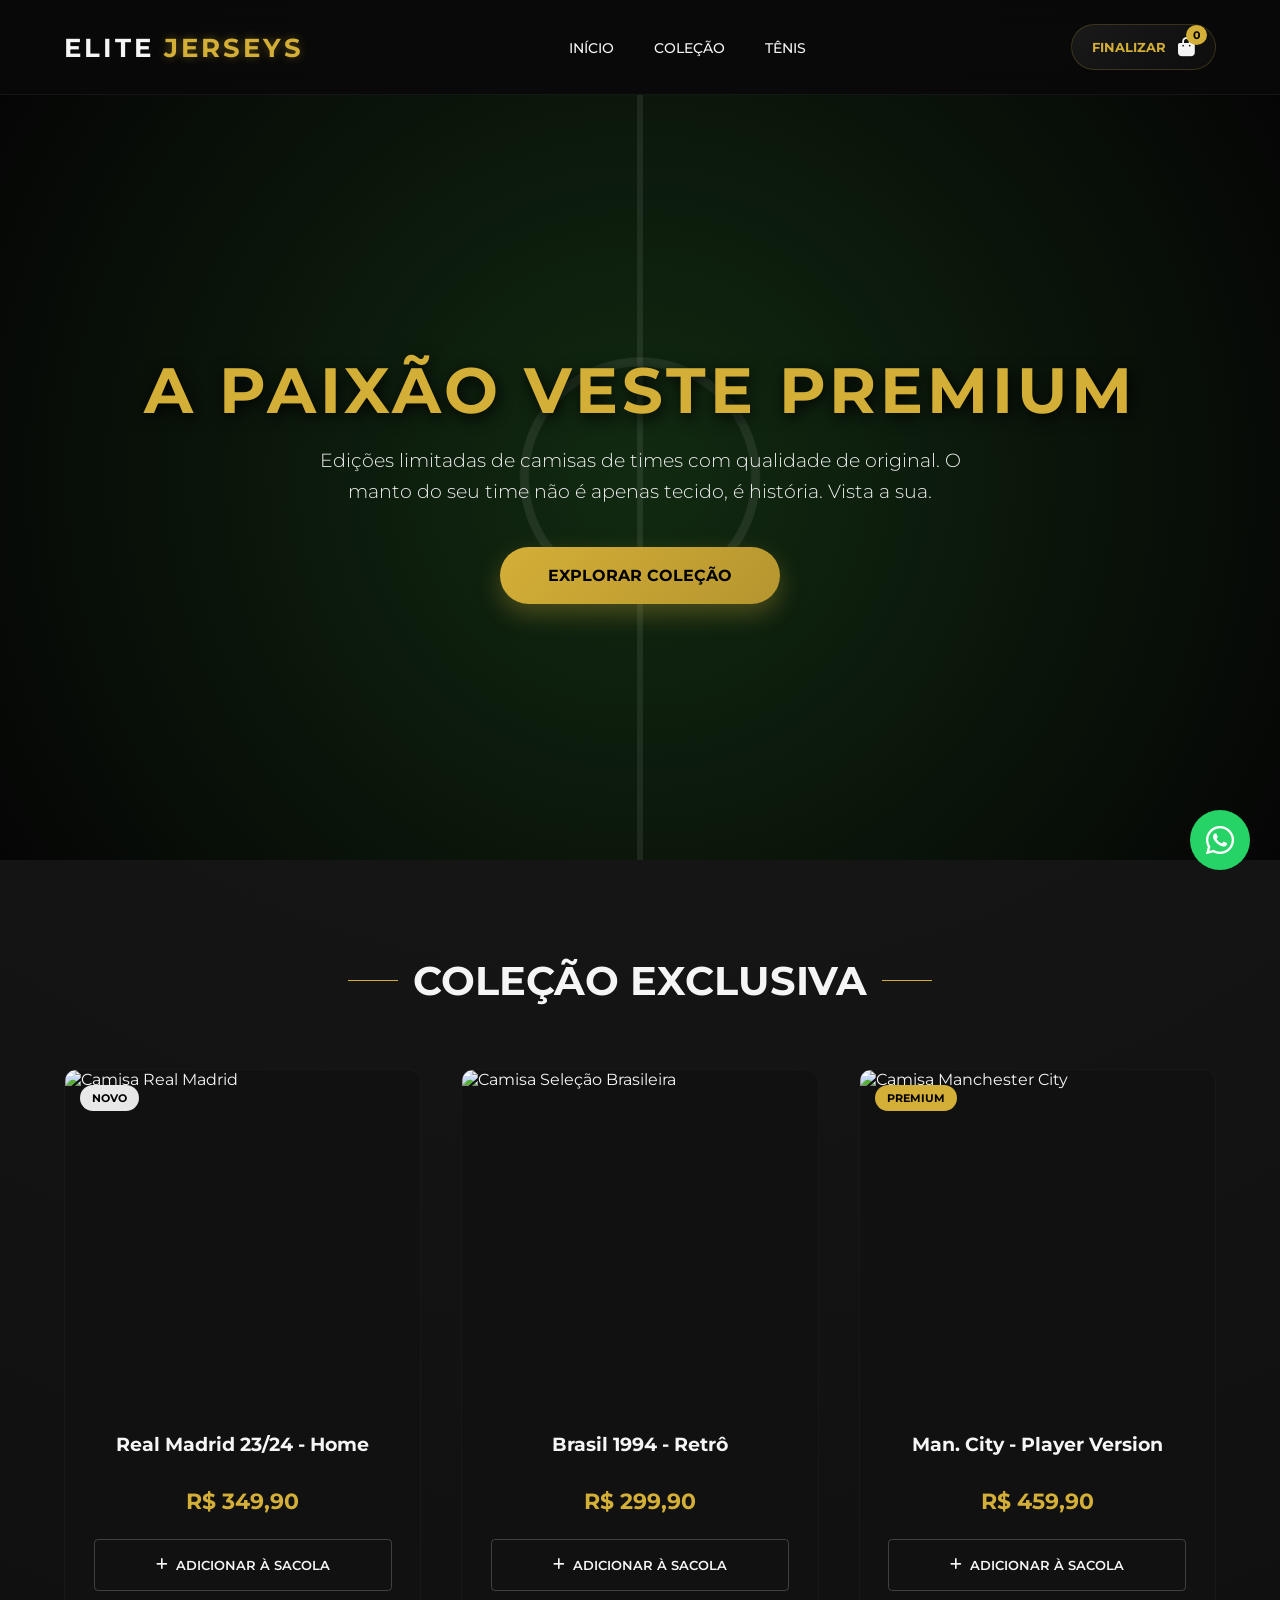
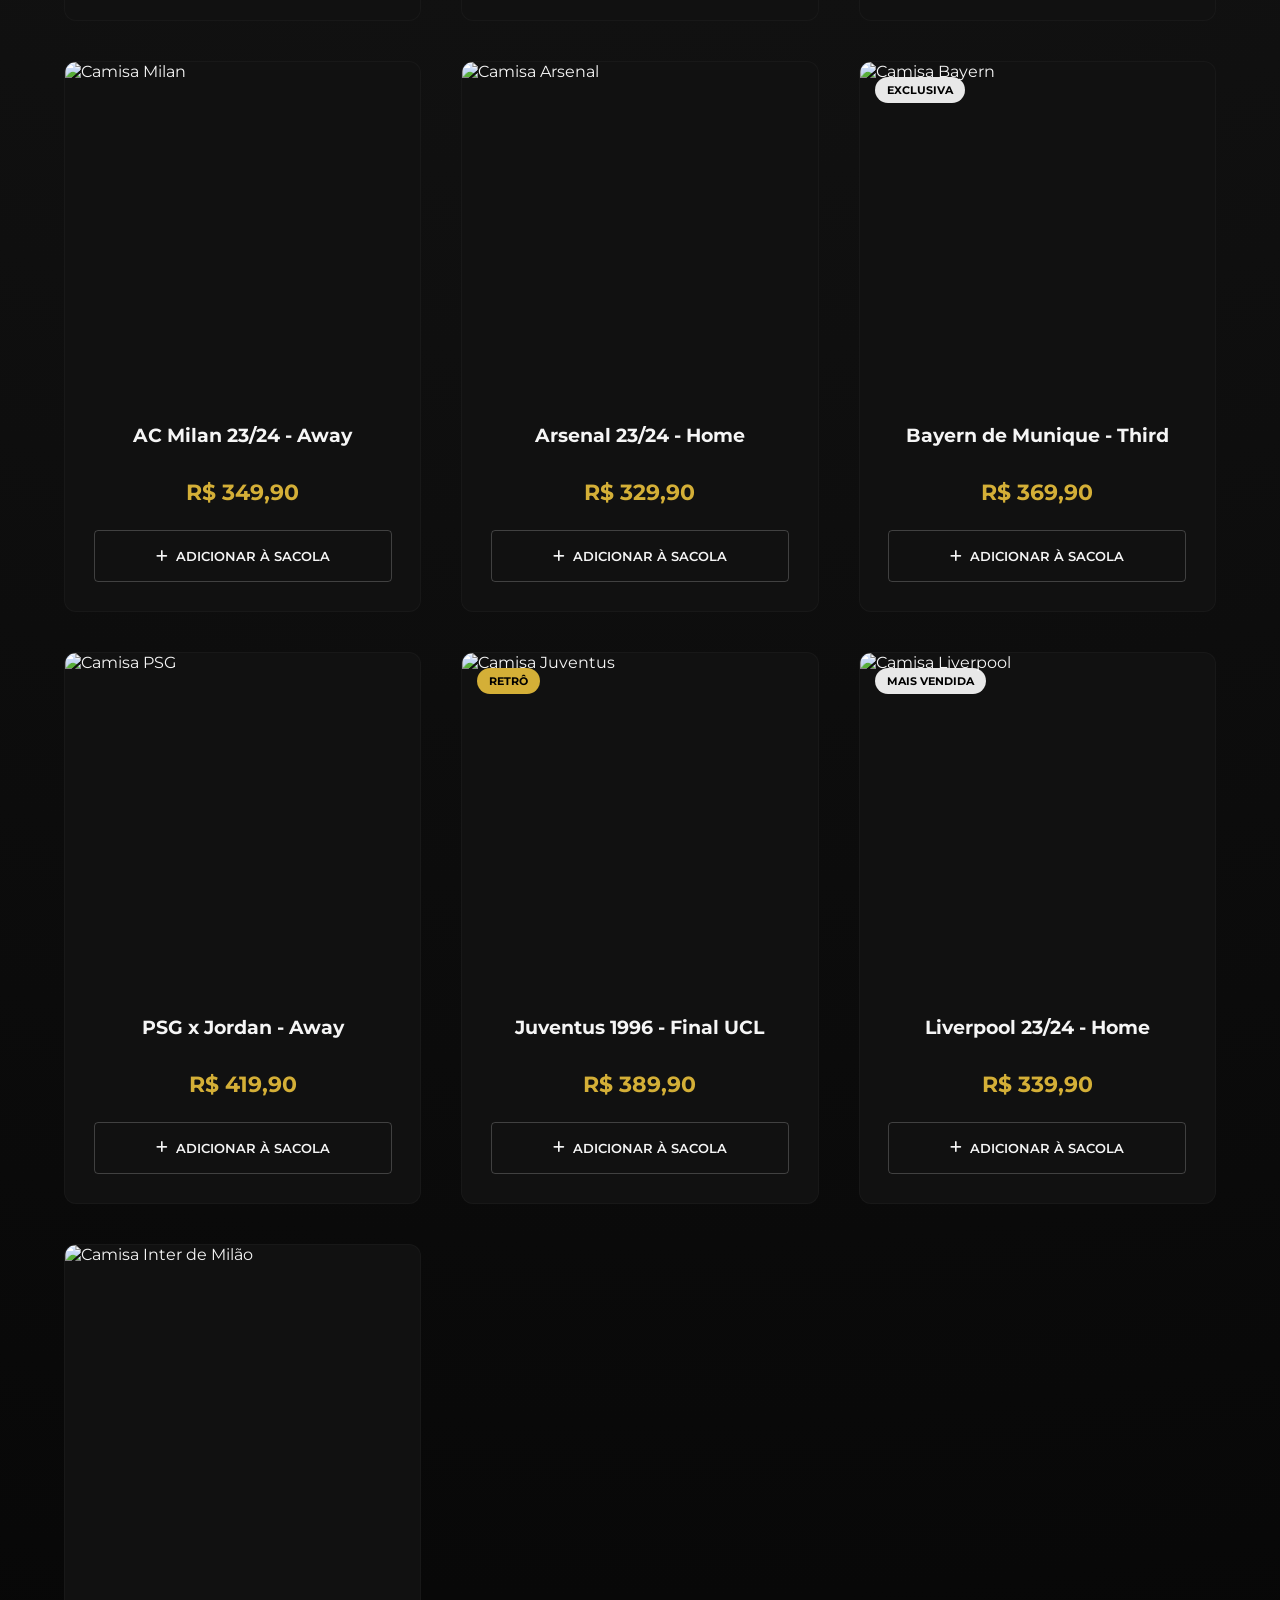
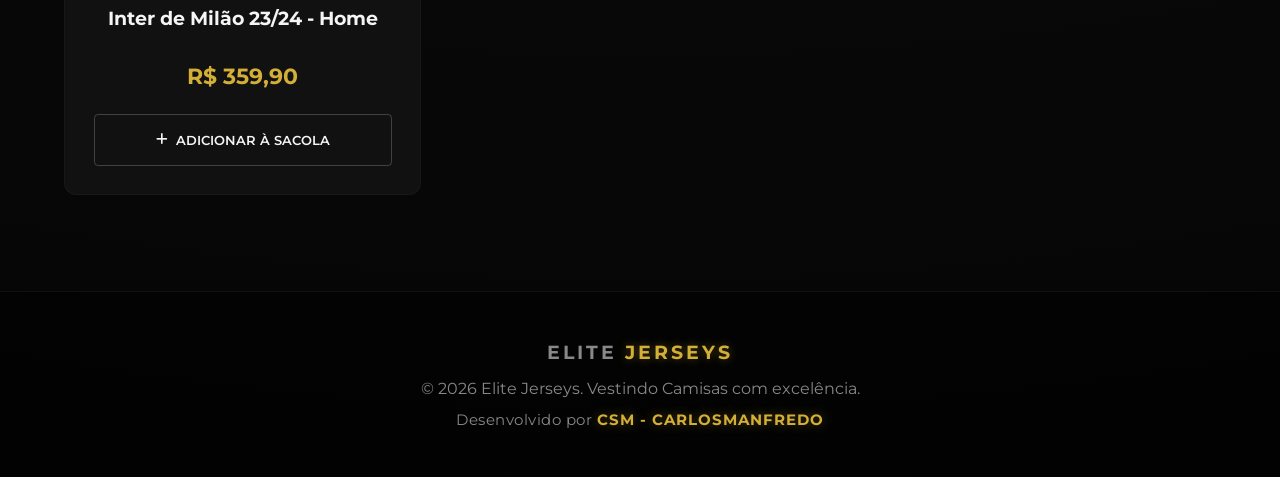
==== commit c7392581: "Update index.html" ====
--- a/index.html
+++ b/index.html
@@ -5,7 +5,7 @@
     <meta name="viewport" content="width=device-width, initial-scale=1.0">
     <title>Elite Jerseys | Camisas Exclusivas</title>
     
-    <link href="https://fonts.googleapis.com/css2?family=Montserrat:wght@300;400;500;700&display=swap" rel="stylesheet">
+    <link href="https://fonts.googleapis.com/css2?family=Montserrat:wght@300;400;500;700;800&display=swap" rel="stylesheet">
     <link rel="stylesheet" href="https://cdnjs.cloudflare.com/ajax/libs/font-awesome/6.4.0/css/all.min.css">
     <link rel="stylesheet" href="index.css">
 </head>
@@ -13,11 +13,12 @@
 
     <header>
         <div class="logo">ELITE <span>JERSEYS</span></div>
+
         <nav>
             <ul>
                 <li><a href="#home">Início</a></li>
                 <li><a href="#produtos">Coleção</a></li>
-                <li><a href="tenis.html" target="_blank">TÊNIS</a></li>
+                <li><a href="tenis.html" target="_blank">Tênis</a></li>
             </ul>
         </nav>
         
@@ -42,7 +43,10 @@
             <div class="title-wrapper">
                 <h1>A Paixão Veste Premium</h1>
             </div>
-            <p>Edições limitadas de camisas de times com qualidade de original. O manto do seu time não é apenas tecido, é história. Vista a sua.</p>
+            <p>
+                Edições limitadas de camisas de times com qualidade de original.
+                O manto do seu time não é apenas tecido, é história. Vista a sua.
+            </p>
             <a href="#produtos" class="btn-primary">Explorar Coleção</a>
         </div>
     </section>
@@ -54,120 +58,151 @@
             
             <div class="product-card">
                 <div class="product-image">
-                    <img src="https://images.unsplash.com/photo-1589487391730-58f20eb2c308?ixlib=rb-4.0.3&auto=format&fit=crop&w=500&q=80" alt="Camisa Real Madrid">
+                    <img src="bola_1.jpg" alt="Camisa Real Madrid">
                     <span class="tag">Novo</span>
                 </div>
                 <div class="product-info">
                     <h3>Real Madrid 23/24 - Home</h3>
                     <p class="price">R$ 349,90</p>
-                    <button class="add-to-cart btn-comprar"><i class="fa-solid fa-plus"></i> Adicionar à Sacola</button>
-                </div>
-            </div>
-
-            <div class="product-card">
-                <div class="product-image">
-                    <img src="bola2.jpg" alt="Camisa Seleção Brasileira">
+                    <button class="add-to-cart btn-comprar">
+                        <i class="fa-solid fa-plus"></i>
+                        <span>Adicionar à Sacola</span>
+                    </button>
+                </div>
+            </div>
+
+            <div class="product-card">
+                <div class="product-image">
+                    <img src="bola_1.jpg" alt="Camisa Seleção Brasileira">
                 </div>
                 <div class="product-info">
                     <h3>Brasil 1994 - Retrô</h3>
                     <p class="price">R$ 299,90</p>
-                    <button class="add-to-cart btn-comprar"><i class="fa-solid fa-plus"></i> Adicionar à Sacola</button>
-                </div>
-            </div>
-
-            <div class="product-card">
-                <div class="product-image">
-                    <img src="https://images.unsplash.com/photo-1614632537190-23e4146777db?ixlib=rb-4.0.3&auto=format&fit=crop&w=500&q=80" alt="Camisa Manchester City">
+                    <button class="add-to-cart btn-comprar">
+                        <i class="fa-solid fa-plus"></i>
+                        <span>Adicionar à Sacola</span>
+                    </button>
+                </div>
+            </div>
+
+            <div class="product-card">
+                <div class="product-image">
+                    <img src="bola_1.jpg" alt="Camisa Manchester City">
                     <span class="tag tag-gold">Premium</span>
                 </div>
                 <div class="product-info">
                     <h3>Man. City - Player Version</h3>
                     <p class="price">R$ 459,90</p>
-                    <button class="add-to-cart btn-comprar"><i class="fa-solid fa-plus"></i> Adicionar à Sacola</button>
-                </div>
-            </div>
-
-            <div class="product-card">
-                <div class="product-image">
-                    <img src="bola1.jpg" alt="Camisa Milan">
+                    <button class="add-to-cart btn-comprar">
+                        <i class="fa-solid fa-plus"></i>
+                        <span>Adicionar à Sacola</span>
+                    </button>
+                </div>
+            </div>
+
+            <div class="product-card">
+                <div class="product-image">
+                    <img src="bola_1.jpg" alt="Camisa Milan">
                 </div>
                 <div class="product-info">
                     <h3>AC Milan 23/24 - Away</h3>
                     <p class="price">R$ 349,90</p>
-                    <button class="add-to-cart btn-comprar"><i class="fa-solid fa-plus"></i> Adicionar à Sacola</button>
-                </div>
-            </div>
-
-            <div class="product-card">
-                <div class="product-image">
-                    <img src="bola2.jpg" alt="Camisa Arsenal">
+                    <button class="add-to-cart btn-comprar">
+                        <i class="fa-solid fa-plus"></i>
+                        <span>Adicionar à Sacola</span>
+                    </button>
+                </div>
+            </div>
+
+            <div class="product-card">
+                <div class="product-image">
+                    <img src="bola_1.jpg" alt="Camisa Arsenal">
                 </div>
                 <div class="product-info">
                     <h3>Arsenal 23/24 - Home</h3>
                     <p class="price">R$ 329,90</p>
-                    <button class="add-to-cart btn-comprar"><i class="fa-solid fa-plus"></i> Adicionar à Sacola</button>
-                </div>
-            </div>
-
-            <div class="product-card">
-                <div class="product-image">
-                    <img src="https://images.unsplash.com/photo-1577223625816-7546f13df25d?ixlib=rb-4.0.3&auto=format&fit=crop&w=500&q=80" alt="Camisa Bayern">
+                    <button class="add-to-cart btn-comprar">
+                        <i class="fa-solid fa-plus"></i>
+                        <span>Adicionar à Sacola</span>
+                    </button>
+                </div>
+            </div>
+
+            <div class="product-card">
+                <div class="product-image">
+                    <img src="bola_1.jpg" alt="Camisa Bayern">
                     <span class="tag">Exclusiva</span>
                 </div>
                 <div class="product-info">
                     <h3>Bayern de Munique - Third</h3>
                     <p class="price">R$ 369,90</p>
-                    <button class="add-to-cart btn-comprar"><i class="fa-solid fa-plus"></i> Adicionar à Sacola</button>
-                </div>
-            </div>
-
-            <div class="product-card">
-                <div class="product-image">
-                    <img src="https://images.unsplash.com/photo-1587329310686-91414b8e3cb7?ixlib=rb-4.0.3&auto=format&fit=crop&w=500&q=80" alt="Camisa PSG">
+                    <button class="add-to-cart btn-comprar">
+                        <i class="fa-solid fa-plus"></i>
+                        <span>Adicionar à Sacola</span>
+                    </button>
+                </div>
+            </div>
+
+            <div class="product-card">
+                <div class="product-image">
+                    <img src="bola_1.jpg" alt="Camisa PSG">
                 </div>
                 <div class="product-info">
                     <h3>PSG x Jordan - Away</h3>
                     <p class="price">R$ 419,90</p>
-                    <button class="add-to-cart btn-comprar"><i class="fa-solid fa-plus"></i> Adicionar à Sacola</button>
-                </div>
-            </div>
-
-            <div class="product-card">
-                <div class="product-image">
-                    <img src="https://images.unsplash.com/photo-1522778119026-d647f0596c20?ixlib=rb-4.0.3&auto=format&fit=crop&w=500&q=80" alt="Camisa Juventus">
+                    <button class="add-to-cart btn-comprar">
+                        <i class="fa-solid fa-plus"></i>
+                        <span>Adicionar à Sacola</span>
+                    </button>
+                </div>
+            </div>
+
+            <div class="product-card">
+                <div class="product-image">
+                    <img src="bola_1.jpg" alt="Camisa Juventus">
                     <span class="tag tag-gold">Retrô</span>
                 </div>
                 <div class="product-info">
                     <h3>Juventus 1996 - Final UCL</h3>
                     <p class="price">R$ 389,90</p>
-                    <button class="add-to-cart btn-comprar"><i class="fa-solid fa-plus"></i> Adicionar à Sacola</button>
-                </div>
-            </div>
-
-            <div class="product-card">
-                <div class="product-image">
-                    <img src="https://images.unsplash.com/photo-1594470117722-de4b9a02ebed?ixlib=rb-4.0.3&auto=format&fit=crop&w=500&q=80" alt="Camisa Liverpool">
+                    <button class="add-to-cart btn-comprar">
+                        <i class="fa-solid fa-plus"></i>
+                        <span>Adicionar à Sacola</span>
+                    </button>
+                </div>
+            </div>
+
+            <div class="product-card">
+                <div class="product-image">
+                    <img src="bola_1.jpg" alt="Camisa Liverpool">
                     <span class="tag">Mais Vendida</span>
                 </div>
                 <div class="product-info">
                     <h3>Liverpool 23/24 - Home</h3>
                     <p class="price">R$ 339,90</p>
-                    <button class="add-to-cart btn-comprar"><i class="fa-solid fa-plus"></i> Adicionar à Sacola</button>
-                </div>
-            </div>
-
-            <div class="product-card">
-                <div class="product-image">
-                    <img src="https://images.unsplash.com/photo-1521412644187-c49fa049e84d?ixlib=rb-4.0.3&auto=format&fit=crop&w=500&q=80" alt="Camisa Inter de Milão">
+                    <button class="add-to-cart btn-comprar">
+                        <i class="fa-solid fa-plus"></i>
+                        <span>Adicionar à Sacola</span>
+                    </button>
+                </div>
+            </div>
+
+            <div class="product-card">
+                <div class="product-image">
+                    <img src="bola_1.jpg" alt="Camisa Inter de Milão">
                 </div>
                 <div class="product-info">
                     <h3>Inter de Milão 23/24 - Home</h3>
                     <p class="price">R$ 359,90</p>
-                    <button class="add-to-cart btn-comprar"><i class="fa-solid fa-plus"></i> Adicionar à Sacola</button>
-                </div>
-            </div>
-
-        </div> </main>
+                    <button class="add-to-cart btn-comprar">
+                        <i class="fa-solid fa-plus"></i>
+                        <span>Adicionar à Sacola</span>
+                    </button>
+                </div>
+            </div>
+
+        </div>
+    </main>
 
     <div id="modal-carrinho" class="modal">
         <div class="modal-content">
@@ -186,9 +221,11 @@
     </a>
 
     <footer>
-        <div class="logo" style="font-size: 1.2rem; margin-bottom: 15px;">ELITE <span>JERSEYS</span></div>
-        <p>&copy; 2026 Elite Jerseys. Vestindo apaixonados com excelência.</p>
-         <p>&copy; 2026 Elite Jerseys. DESENVOLVIDO POR - CSM (CARLOSMANFREDO)</p>
+        <div class="logo footer-logo">ELITE <span>JERSEYS</span></div>
+        <p>&copy; 2026 Elite Jerseys. Vestindo Camisas com excelência.</p>
+        <p class="footer-credit">
+            Desenvolvido por <span class="developer-name">CSM - CARLOSMANFREDO</span>
+        </p>
     </footer>
 
     <script src="carrinho.js"></script>
--- a/index.css
+++ b/index.css
@@ -1,13 +1,14 @@
 /* ================== VARIÁVEIS GERAIS ================== */
 :root {
-    --bg-dark: #050505;          /* Fundo quase preto do site */
-    --card-bg: #111111;          /* Fundo um pouco mais claro para os cartões */
-    --gold: #D4AF37;             /* Dourado premium principal */
-    --gold-hover: #F3E5AB;       /* Dourado claro para quando o mouse passar por cima */
-    --gold-glow: rgba(212, 175, 55, 0.4); /* Efeito de brilho/sombra dourada */
-    --text-light: #f5f5f5;       /* Cor do texto principal (branco gelo) */
-    --text-muted: #888888;       /* Cor secundária (cinza) para rodapé */
-    --whatsapp-green: #25d366;   /* Cor oficial do WhatsApp */
+    --bg-dark: #050505;
+    --card-bg: #111111;
+    --gold: #D4AF37;
+    --gold-hover: #F3E5AB;
+    --gold-glow: rgba(212, 175, 55, 0.4);
+    --text-light: #f5f5f5;
+    --text-muted: #888888;
+    --whatsapp-green: #25d366;
+    --field-green: #0a1f0a;
 }
 
 * {
@@ -76,8 +77,13 @@
     transition: width 0.3s ease;
 }
 
-nav a:hover { color: var(--gold); }
-nav a:hover::after { width: 100%; }
+nav a:hover {
+    color: var(--gold);
+}
+
+nav a:hover::after {
+    width: 100%;
+}
 
 /* ================== CARRINHO DE COMPRAS ================== */
 .cart-container {
@@ -105,7 +111,10 @@
     color: var(--gold);
 }
 
-.cart-icon { position: relative; font-size: 1.2rem; }
+.cart-icon {
+    position: relative;
+    font-size: 1.2rem;
+}
 
 .cart-count {
     position: absolute;
@@ -117,14 +126,12 @@
     font-weight: 700;
     padding: 3px 7px;
     border-radius: 50%;
-    transition: transform 0.3s cubic-bezier(0.175, 0.885, 0.32, 1.275);
-}
-
-/* ================== BANNER (HERO) E BOLA ANIMADA ================== */
+}
+
+/* ================== BANNER HERO ================== */
 .hero {
     height: 85vh;
-    background: linear-gradient(to bottom, rgba(0,0,0,0.8) 0%, rgba(5,5,5,0.7) 50%, var(--bg-dark) 100%), 
-                url('https://images.unsplash.com/photo-1606214174341-38379f64a78c?q=80&w=1920&auto=format&fit=crop') center/cover fixed;
+    background: radial-gradient(circle at center, #112a11 0%, var(--bg-dark) 100%);
     display: flex;
     align-items: center;
     justify-content: center;
@@ -133,20 +140,48 @@
     overflow: hidden;
 }
 
+.hero::before {
+    content: '';
+    position: absolute;
+    top: 0;
+    left: 0;
+    right: 0;
+    bottom: 0;
+    background-image:
+        linear-gradient(to right, transparent 49.8%, rgba(255,255,255,0.08) 49.8%, rgba(255,255,255,0.08) 50.2%, transparent 50.2%),
+        radial-gradient(circle at center, transparent 14.8%, rgba(255,255,255,0.08) 15%, rgba(255,255,255,0.08) 16%, transparent 16.2%);
+    z-index: 1;
+    pointer-events: none;
+}
+
+.hero::after {
+    content: '';
+    position: absolute;
+    top: 0;
+    left: 0;
+    width: 100%;
+    height: 100%;
+    background-image: url('https://www.transparenttextures.com/patterns/stardust.png');
+    opacity: 0.1;
+    z-index: 1;
+    pointer-events: none;
+}
+
+/* ================== BOLA ANIMADA ================== */
 .ball-container {
     position: absolute;
-    bottom: 20%;
+    bottom: 15%;
     left: -200px;
-    z-index: 1;
+    z-index: 2;
     animation: moveAcross 12s linear infinite;
 }
 
 .bounce-wrapper {
-    animation: bounceBall 0.5s infinite alternate ease-in; 
+    animation: bounceBall 0.5s infinite alternate ease-in;
 }
 
 .rolling-ball {
-    width: 150px; 
+    width: 150px;
     height: 150px;
     background: url('https://upload.wikimedia.org/wikipedia/commons/d/d3/Soccerball.svg') center/cover no-repeat;
     border-radius: 50%;
@@ -158,35 +193,48 @@
 .ball-shadow {
     width: 100px;
     height: 15px;
-    background: rgba(0, 0, 0, 0.9);
+    background: rgba(0, 0, 0, 0.6);
     border-radius: 50%;
     margin: 10px auto 0 auto;
     filter: blur(5px);
     animation: shadowPulse 0.5s infinite alternate ease-in;
 }
 
-@keyframes moveAcross { 0% { left: -250px; } 100% { left: 110vw; } }
-@keyframes spinBall { 0% { transform: rotate(0deg); } 100% { transform: rotate(1080deg); } }
-@keyframes bounceBall { 0% { transform: translateY(-40px); animation-timing-function: ease-in; } 100% { transform: translateY(0); animation-timing-function: ease-out; } }
-@keyframes shadowPulse { 0% { transform: scale(0.6); opacity: 0.3; } 100% { transform: scale(1); opacity: 0.8; } }
-
+@keyframes moveAcross {
+    0% { left: -250px; }
+    100% { left: 110vw; }
+}
+
+@keyframes spinBall {
+    0% { transform: rotate(0deg); }
+    100% { transform: rotate(1080deg); }
+}
+
+@keyframes bounceBall {
+    0% { transform: translateY(-40px); }
+    100% { transform: translateY(0); }
+}
+
+@keyframes shadowPulse {
+    0% { transform: scale(0.6); opacity: 0.2; }
+    100% { transform: scale(1); opacity: 0.5; }
+}
+
+/* ================== CONTEÚDO DO HERO ================== */
 .hero-content {
     animation: fadeInUp 1s ease-out forwards;
     opacity: 0;
     transform: translateY(30px);
     position: relative;
-    z-index: 2;
-}
-
-.title-wrapper { position: relative; z-index: 3; }
-
-@keyframes fadeInUp { to { opacity: 1; transform: translateY(0); } }
+    z-index: 3;
+}
 
 .hero-content h1 {
     font-size: 4rem;
     margin-bottom: 1rem;
     text-transform: uppercase;
     letter-spacing: 4px;
+    color: var(--gold);
     text-shadow: 2px 4px 15px rgba(0,0,0,0.9);
 }
 
@@ -217,10 +265,16 @@
 .btn-primary:hover {
     background: linear-gradient(135deg, var(--gold-hover), var(--gold));
     transform: translateY(-4px) scale(1.02);
-    box-shadow: 0 15px 35px rgba(212, 175, 55, 0.5);
-}
-
-/* ================== PRODUTOS (Vitrine) ================== */
+}
+
+@keyframes fadeInUp {
+    to {
+        opacity: 1;
+        transform: translateY(0);
+    }
+}
+
+/* ================== PRODUTOS ================== */
 main {
     padding: 6rem 5%;
     max-width: 1400px;
@@ -238,12 +292,12 @@
     gap: 15px;
 }
 
-.section-title::before, .section-title::after {
+.section-title::before,
+.section-title::after {
     content: '';
     height: 1px;
     width: 50px;
     background-color: var(--gold);
-    display: block;
 }
 
 .products-grid {
@@ -258,7 +312,9 @@
     overflow: hidden;
     transition: all 0.4s cubic-bezier(0.175, 0.885, 0.32, 1.275);
     border: 1px solid rgba(255, 255, 255, 0.03);
-    /* Removido opacity: 0; para as camisas aparecerem na tela! */
+    display: flex;
+    flex-direction: column;
+    height: 100%;
 }
 
 .product-card:hover {
@@ -280,7 +336,9 @@
     transition: transform 0.7s ease;
 }
 
-.product-card:hover .product-image img { transform: scale(1.1); }
+.product-card:hover .product-image img {
+    transform: scale(1.1);
+}
 
 .tag {
     position: absolute;
@@ -296,11 +354,33 @@
     z-index: 2;
 }
 
-.tag-gold { background: linear-gradient(135deg, var(--gold), #b5952f); }
-
-.product-info { padding: 1.8rem; text-align: center; }
-.product-info h3 { font-size: 1.1rem; margin-bottom: 0.8rem; font-weight: 500; color: #fff; }
-.price { color: var(--gold); font-size: 1.4rem; font-weight: 700; margin-bottom: 1.5rem; text-shadow: 0 0 10px rgba(212, 175, 55, 0.2); }
+.tag-gold {
+    background: var(--gold);
+}
+
+.product-info {
+    padding: 1.8rem;
+    text-align: center;
+    display: flex;
+    flex-direction: column;
+    flex: 1;
+}
+
+.product-info h3 {
+    min-height: 52px;
+    display: flex;
+    align-items: center;
+    justify-content: center;
+    line-height: 1.4;
+    margin-bottom: 1rem;
+}
+
+.price {
+    color: var(--gold);
+    font-size: 1.4rem;
+    font-weight: 700;
+    margin-bottom: 1.5rem;
+}
 
 .add-to-cart {
     width: 100%;
@@ -309,26 +389,26 @@
     color: var(--text-light);
     border: 1px solid rgba(255, 255, 255, 0.2);
     cursor: pointer;
-    font-family: 'Montserrat', sans-serif;
     font-weight: 600;
     text-transform: uppercase;
-    font-size: 0.8rem;
     border-radius: 4px;
     transition: all 0.3s ease;
+    margin-top: auto;
     display: flex;
     align-items: center;
     justify-content: center;
-    gap: 10px;
+    gap: 8px;
+    min-height: 52px;
+    font-family: 'Montserrat', sans-serif;
 }
 
 .add-to-cart:hover {
     background-color: var(--gold);
+    color: #000;
     border-color: var(--gold);
-    color: #000;
-    box-shadow: 0 5px 15px rgba(212, 175, 55, 0.4);
-}
-
-/* ================== WHATSAPP FLUTUANTE ================== */
+}
+
+/* ================== WHATSAPP ================== */
 .whatsapp-float {
     position: fixed;
     width: 60px;
@@ -340,13 +420,11 @@
     border-radius: 50px;
     text-align: center;
     font-size: 32px;
-    box-shadow: 0px 4px 15px rgba(37, 211, 102, 0.4);
     z-index: 1000;
     display: flex;
     align-items: center;
     justify-content: center;
     text-decoration: none;
-    transition: all 0.3s ease;
     animation: pulse-green 2s infinite;
 }
 
@@ -356,11 +434,163 @@
     100% { box-shadow: 0 0 0 0 rgba(37, 211, 102, 0); }
 }
 
-.whatsapp-float:hover {
-    transform: scale(1.1) rotate(-10deg);
-    color: #FFF;
-    background-color: #20b858;
-    animation: none;
+/* ================== MODAL DO CARRINHO ================== */
+.modal {
+    display: none;
+    position: fixed;
+    z-index: 1000;
+    left: 0;
+    top: 0;
+    width: 100%;
+    height: 100%;
+    background-color: rgba(0,0,0,0.85);
+    backdrop-filter: blur(6px);
+}
+
+.modal-content {
+    background-color: #141414;
+    margin: 6% auto;
+    padding: 28px;
+    border: 1px solid var(--gold);
+    width: 90%;
+    max-width: 520px;
+    border-radius: 14px;
+    color: white;
+    box-shadow: 0 0 30px rgba(0,0,0,0.6);
+    position: relative;
+}
+
+.modal-content h3 {
+    font-size: 1.5rem;
+    margin-bottom: 20px;
+    color: var(--gold);
+    text-align: center;
+    text-transform: uppercase;
+    letter-spacing: 1px;
+}
+
+.fechar-modal {
+    position: absolute;
+    top: 12px;
+    right: 16px;
+    font-size: 30px;
+    font-weight: 700;
+    color: var(--gold);
+    cursor: pointer;
+    transition: 0.3s ease;
+    line-height: 1;
+}
+
+.fechar-modal:hover {
+    color: #fff;
+    transform: scale(1.08);
+}
+
+#lista-itens-carrinho {
+    margin-top: 20px;
+    display: flex;
+    flex-direction: column;
+    gap: 12px;
+    max-height: 300px;
+    overflow-y: auto;
+    padding-right: 4px;
+}
+
+.item-carrinho {
+    display: flex;
+    justify-content: space-between;
+    align-items: center;
+    gap: 12px;
+    background: #1c1c1c;
+    border: 1px solid rgba(212, 175, 55, 0.18);
+    border-radius: 10px;
+    padding: 12px 14px;
+}
+
+.nome-item-carrinho {
+    flex: 1;
+    font-size: 0.95rem;
+    line-height: 1.4;
+    color: var(--text-light);
+}
+
+.btn-remover {
+    background: transparent;
+    border: 1px solid #ff4d4d;
+    color: #ff4d4d;
+    padding: 8px 12px;
+    border-radius: 6px;
+    cursor: pointer;
+    font-weight: 700;
+    font-size: 0.85rem;
+    transition: all 0.3s ease;
+    white-space: nowrap;
+    font-family: 'Montserrat', sans-serif;
+}
+
+.btn-remover:hover {
+    background: #ff4d4d;
+    color: #fff;
+}
+
+.carrinho-vazio {
+    text-align: center;
+    color: #999;
+    padding: 20px 0;
+}
+
+.total-carrinho {
+    margin-top: 22px;
+    display: flex;
+    flex-direction: column;
+    gap: 12px;
+}
+
+.btn-finalizar,
+.btn-limpar {
+    width: 100%;
+    padding: 14px;
+    border-radius: 8px;
+    font-weight: 700;
+    text-transform: uppercase;
+    cursor: pointer;
+    transition: all 0.3s ease;
+    font-family: 'Montserrat', sans-serif;
+}
+
+.btn-finalizar {
+    background: #25d366;
+    color: #fff;
+    border: none;
+}
+
+.btn-finalizar:hover {
+    transform: translateY(-2px);
+    filter: brightness(1.06);
+}
+
+.btn-limpar {
+    background: transparent;
+    color: var(--gold);
+    border: 1px solid var(--gold);
+}
+
+.btn-limpar:hover {
+    background: var(--gold);
+    color: #000;
+}
+
+#lista-itens-carrinho::-webkit-scrollbar {
+    width: 6px;
+}
+
+#lista-itens-carrinho::-webkit-scrollbar-thumb {
+    background: rgba(212, 175, 55, 0.5);
+    border-radius: 10px;
+}
+
+#lista-itens-carrinho::-webkit-scrollbar-track {
+    background: transparent;
 }
 
 /* ================== RODAPÉ ================== */
@@ -370,97 +600,162 @@
     border-top: 1px solid rgba(255,255,255,0.05);
     background-color: rgba(0,0,0,0.5);
     color: var(--text-muted);
-    font-size: 0.9rem;
-    margin-top: 4rem;
-}
-
-/* ================== MODAL DO CARRINHO ================== */
-.modal {
-    display: none; 
-    position: fixed;
-    z-index: 1000;
-    left: 0; top: 0; width: 100%; height: 100%;
-    background-color: rgba(0,0,0,0.8);
-    backdrop-filter: blur(5px);
-}
-
-.modal-content {
-    background-color: #1a1a1a;
-    margin: 10% auto;
-    padding: 20px;
-    border: 1px solid var(--gold); /* Corrigido para a variável correta */
-    width: 90%;
-    max-width: 400px;
-    border-radius: 10px;
-    color: white;
-}
-
-.fechar-modal {
-    float: right;
-    font-size: 28px;
-    font-weight: bold;
-    cursor: pointer;
-}
-
-.item-carrinho {
-    display: flex;
-    justify-content: space-between;
-    align-items: center;
-    padding: 10px 0;
-    border-bottom: 1px solid #333;
-}
-
-.item-carrinho span {
-    font-size: 0.9rem;
-    max-width: 70%;
-}
-
-.btn-remover {
-    background: #e74c3c;
-    color: white;
-    border: none;
-    padding: 6px 12px;
-    border-radius: 4px;
-    cursor: pointer;
-    font-size: 0.8rem;
-    font-weight: bold;
-    transition: background 0.3s;
-}
-
-.btn-remover:hover {
-    background: #c0392b;
-}
-
-.btn-finalizar {
-    width: 100%;
-    background: var(--gold); /* Corrigido para a variável correta */
-    color: black;
-    border: none;
-    padding: 14px;
-    margin-top: 25px;
-    font-weight: bold;
-    font-size: 1rem;
-    border-radius: 5px;
-    cursor: pointer;
-    text-transform: uppercase;
-    transition: transform 0.2s;
-}
-
-.btn-finalizar:hover {
-    transform: scale(1.02);
-}
-
-.btn-limpar {
-    width: 100%;
-    background: transparent;
-    color: #888;
-    border: none;
-    margin-top: 15px;
-    cursor: pointer;
-    font-size: 0.85rem;
-    text-decoration: underline;
-}
-
-.btn-limpar:hover {
-    color: #fff;
-}
+}
+
+.footer-logo {
+    font-size: 1.2rem;
+    margin-bottom: 15px;
+}
+
+.footer-credit {
+    margin-top: 12px;
+    font-size: 0.95rem;
+    letter-spacing: 0.5px;
+}
+
+.developer-name {
+    color: var(--gold);
+    font-weight: 700;
+    text-transform: uppercase;
+    letter-spacing: 1px;
+    text-shadow: 0 0 12px var(--gold-glow);
+}
+
+/* ================== RESPONSIVIDADE ================== */
+@media (max-width: 992px) {
+    header {
+        flex-wrap: wrap;
+        gap: 18px;
+        justify-content: center;
+    }
+
+    nav ul {
+        gap: 1.2rem;
+        flex-wrap: wrap;
+        justify-content: center;
+    }
+
+    .hero-content h1 {
+        font-size: 2.8rem;
+    }
+
+    .hero-content p {
+        font-size: 1rem;
+        padding: 0 10px;
+    }
+}
+
+@media (max-width: 768px) {
+    header {
+        padding: 1rem 4%;
+    }
+
+    .logo {
+        font-size: 1.2rem;
+        text-align: center;
+    }
+
+    nav ul {
+        gap: 1rem;
+    }
+
+    nav a {
+        font-size: 0.75rem;
+    }
+
+    .cart-container {
+        padding: 8px 14px;
+    }
+
+    .cart-container span.checkout-text {
+        font-size: 0.72rem;
+    }
+
+    .hero {
+        height: auto;
+        min-height: 75vh;
+        padding: 80px 20px;
+    }
+
+    .hero-content h1 {
+        font-size: 2.2rem;
+        letter-spacing: 2px;
+    }
+
+    .hero-content p {
+        font-size: 0.95rem;
+    }
+
+    .btn-primary {
+        padding: 1rem 2rem;
+        font-size: 0.9rem;
+    }
+
+    .section-title {
+        font-size: 1.8rem;
+    }
+
+    .products-grid {
+        grid-template-columns: 1fr;
+        gap: 2rem;
+    }
+
+    .product-image {
+        height: 280px;
+    }
+
+    .modal-content {
+        margin: 12% auto;
+        width: 92%;
+        padding: 22px;
+    }
+
+    .item-carrinho {
+        flex-direction: column;
+        align-items: stretch;
+    }
+
+    .btn-remover {
+        width: 100%;
+    }
+}
+
+@media (max-width: 480px) {
+    .hero-content h1 {
+        font-size: 1.8rem;
+    }
+
+    .hero-content p {
+        font-size: 0.9rem;
+    }
+
+    .section-title {
+        font-size: 1.5rem;
+    }
+
+    .section-title::before,
+    .section-title::after {
+        width: 30px;
+    }
+
+    .product-info {
+        padding: 1.2rem;
+    }
+
+    .price {
+        font-size: 1.2rem;
+    }
+
+    .add-to-cart {
+        font-size: 0.82rem;
+        padding: 0.9rem;
+    }
+
+    .whatsapp-float {
+        width: 54px;
+        height: 54px;
+        font-size: 28px;
+        bottom: 20px;
+        right: 20px;
+    }
+}
